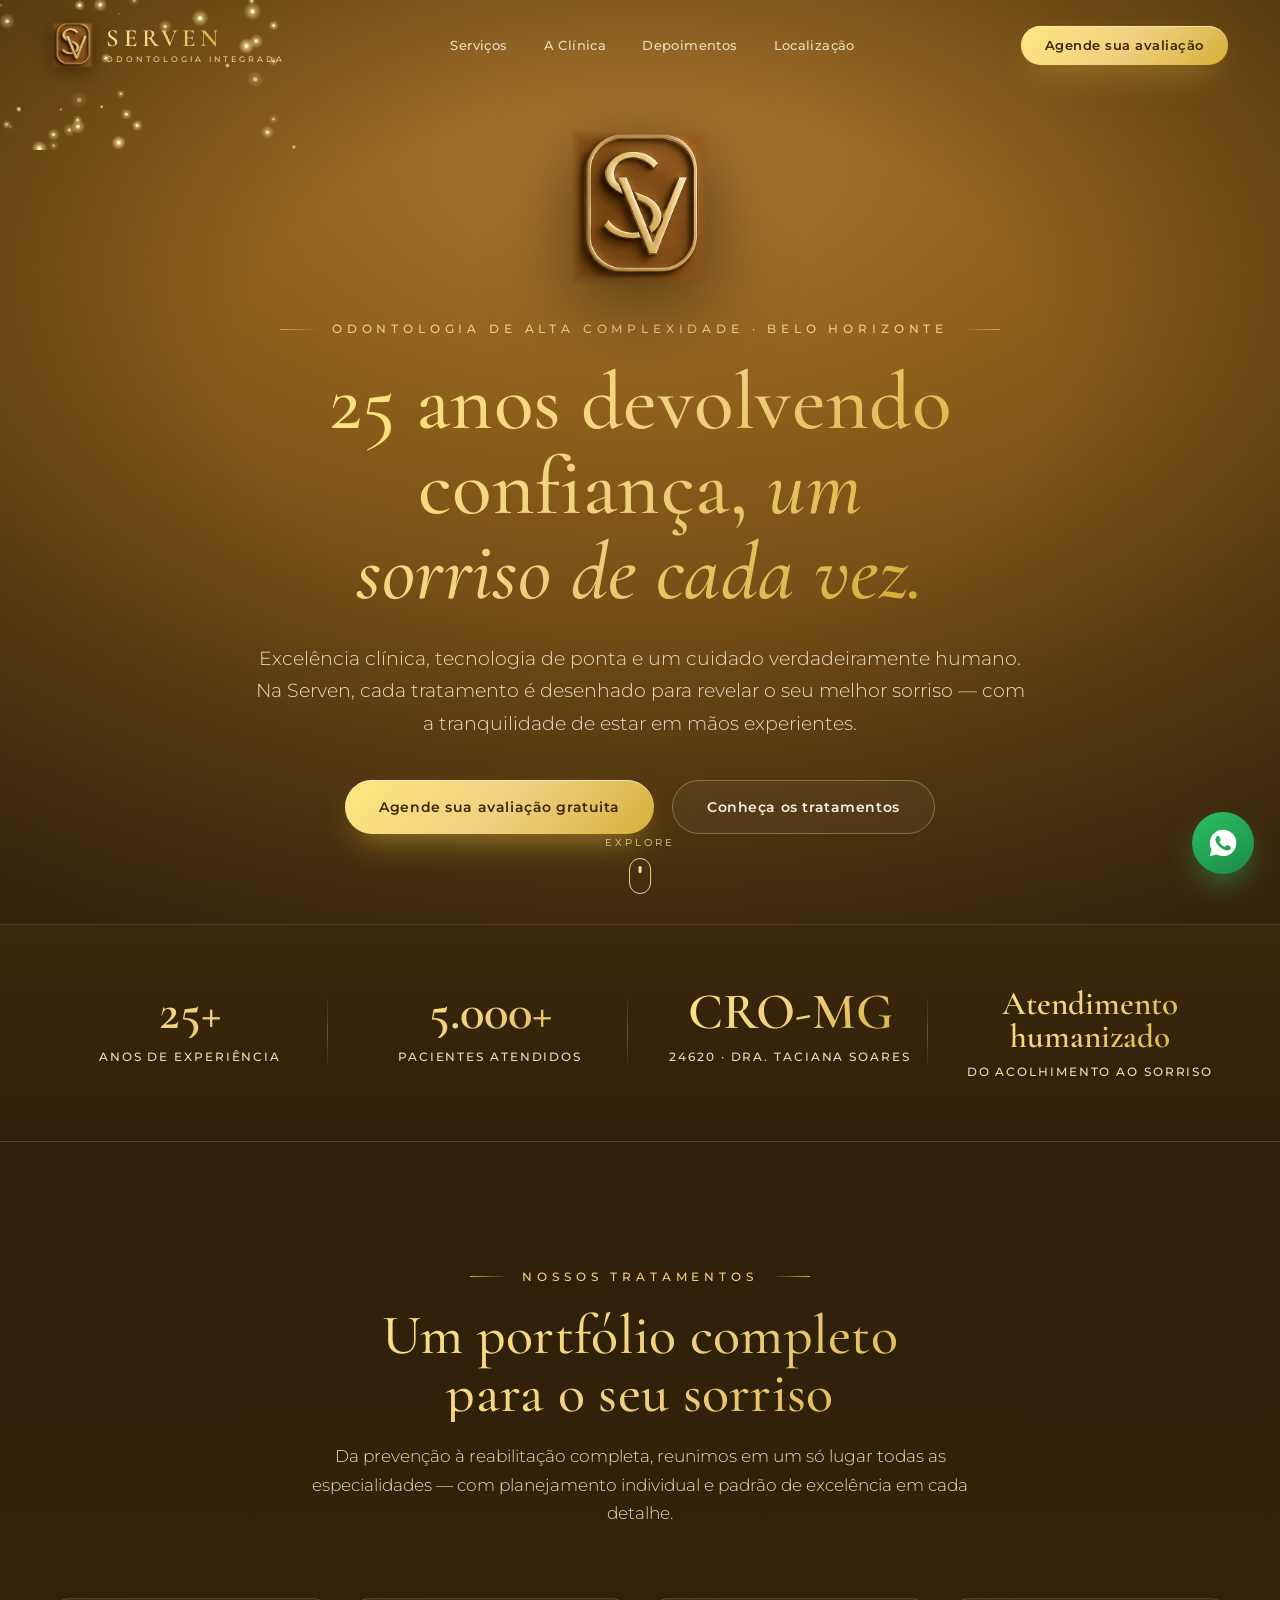
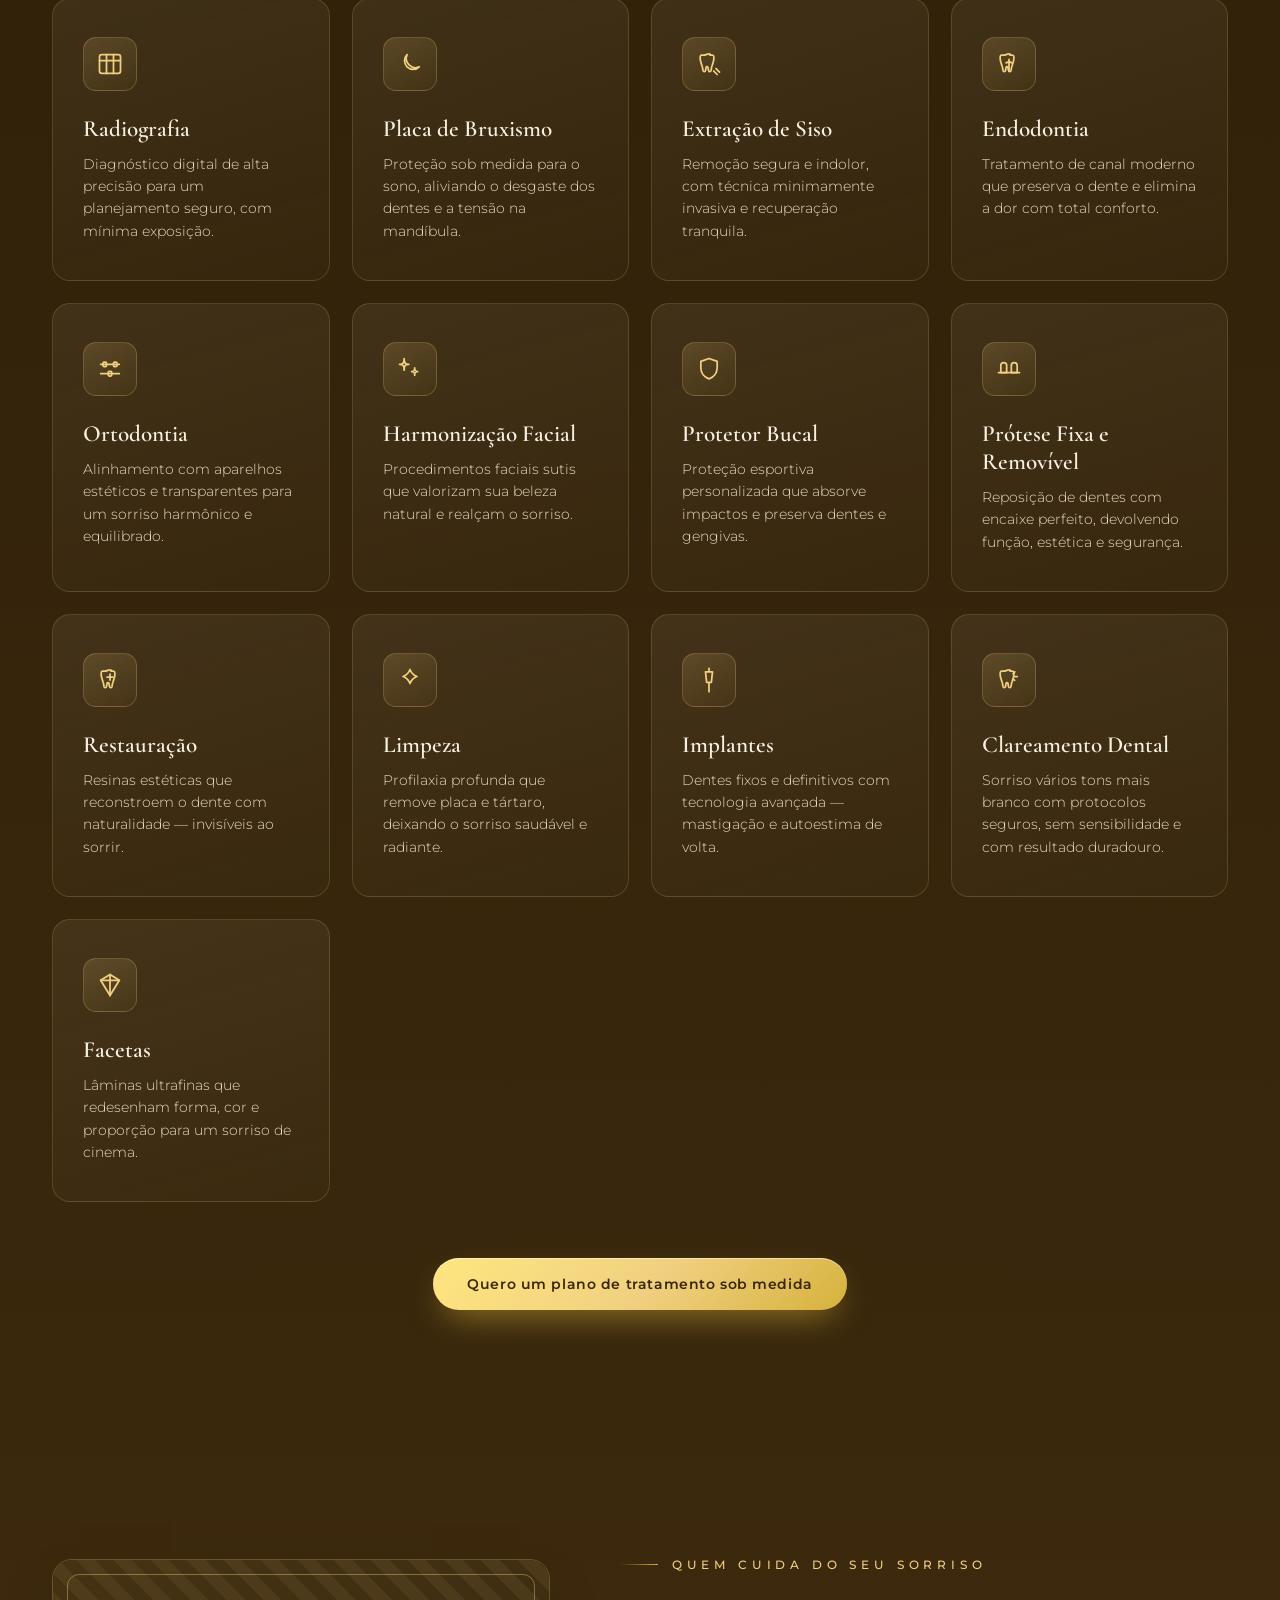
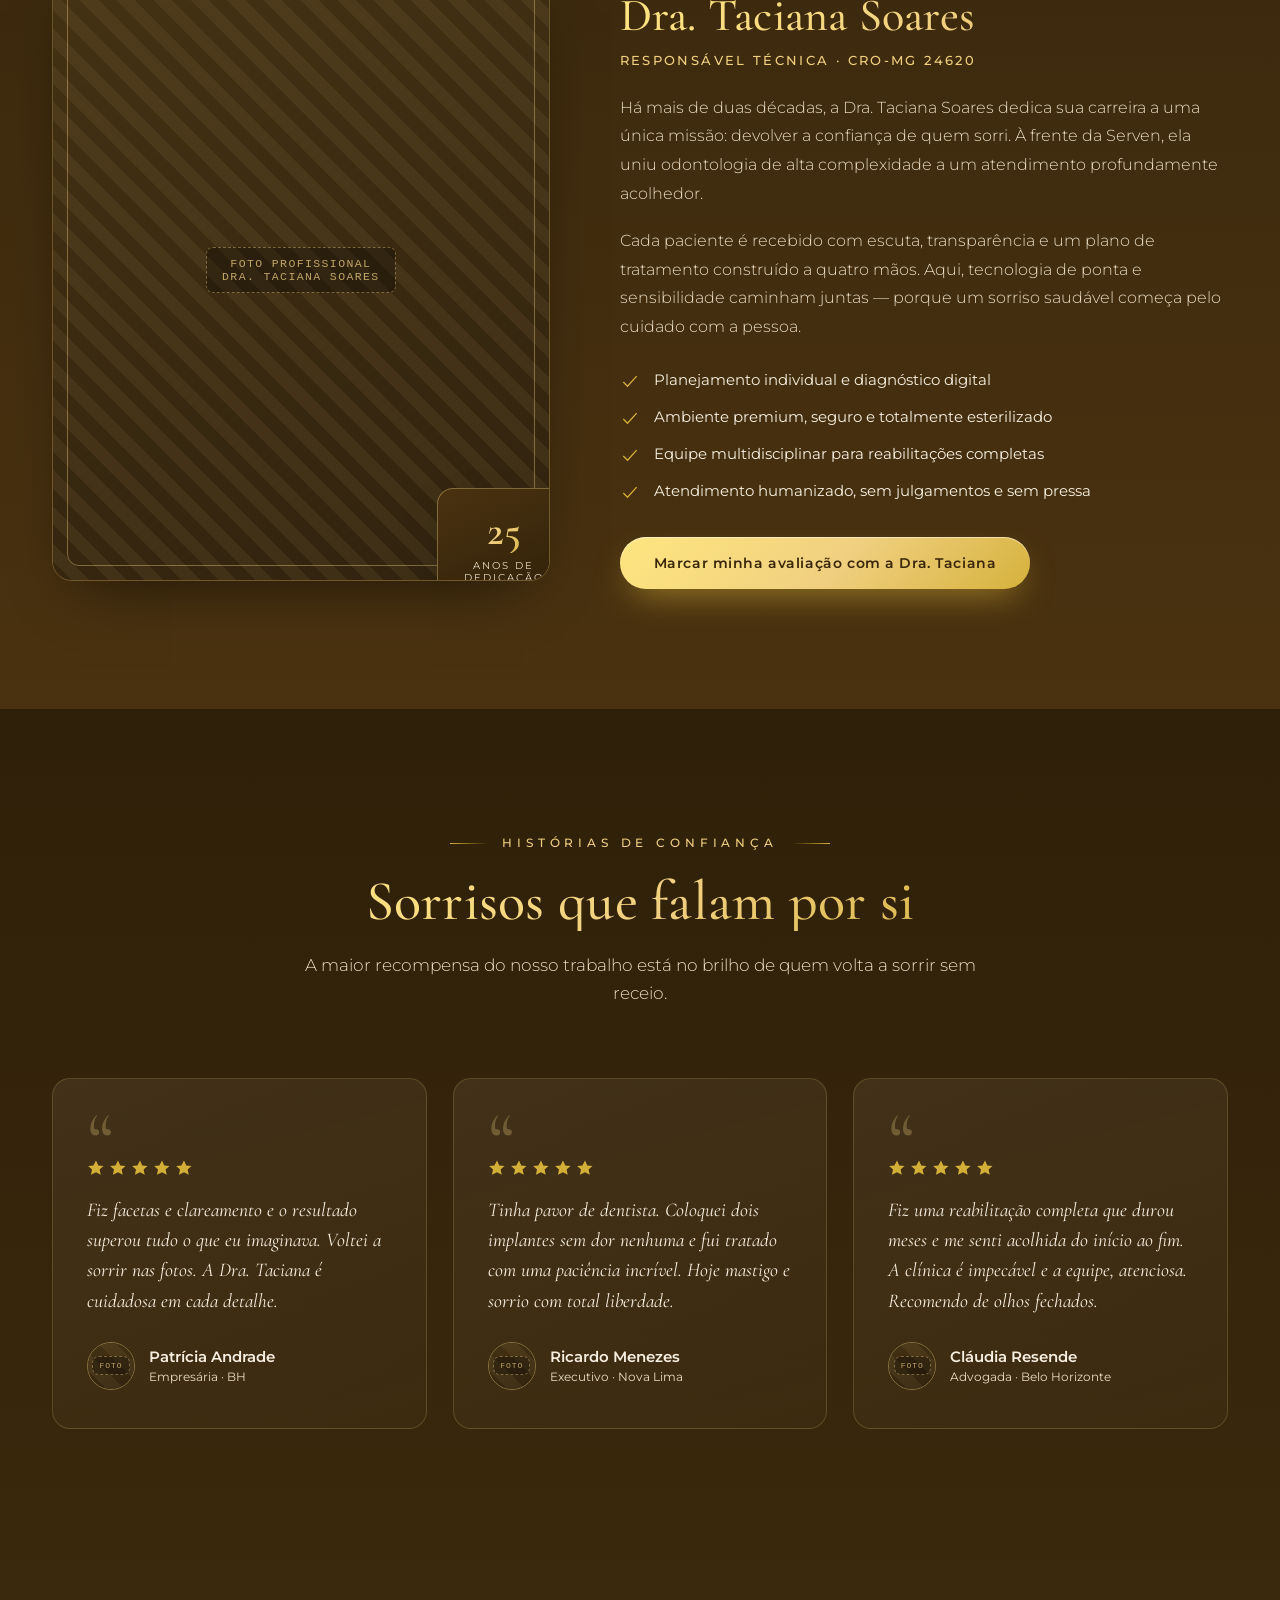
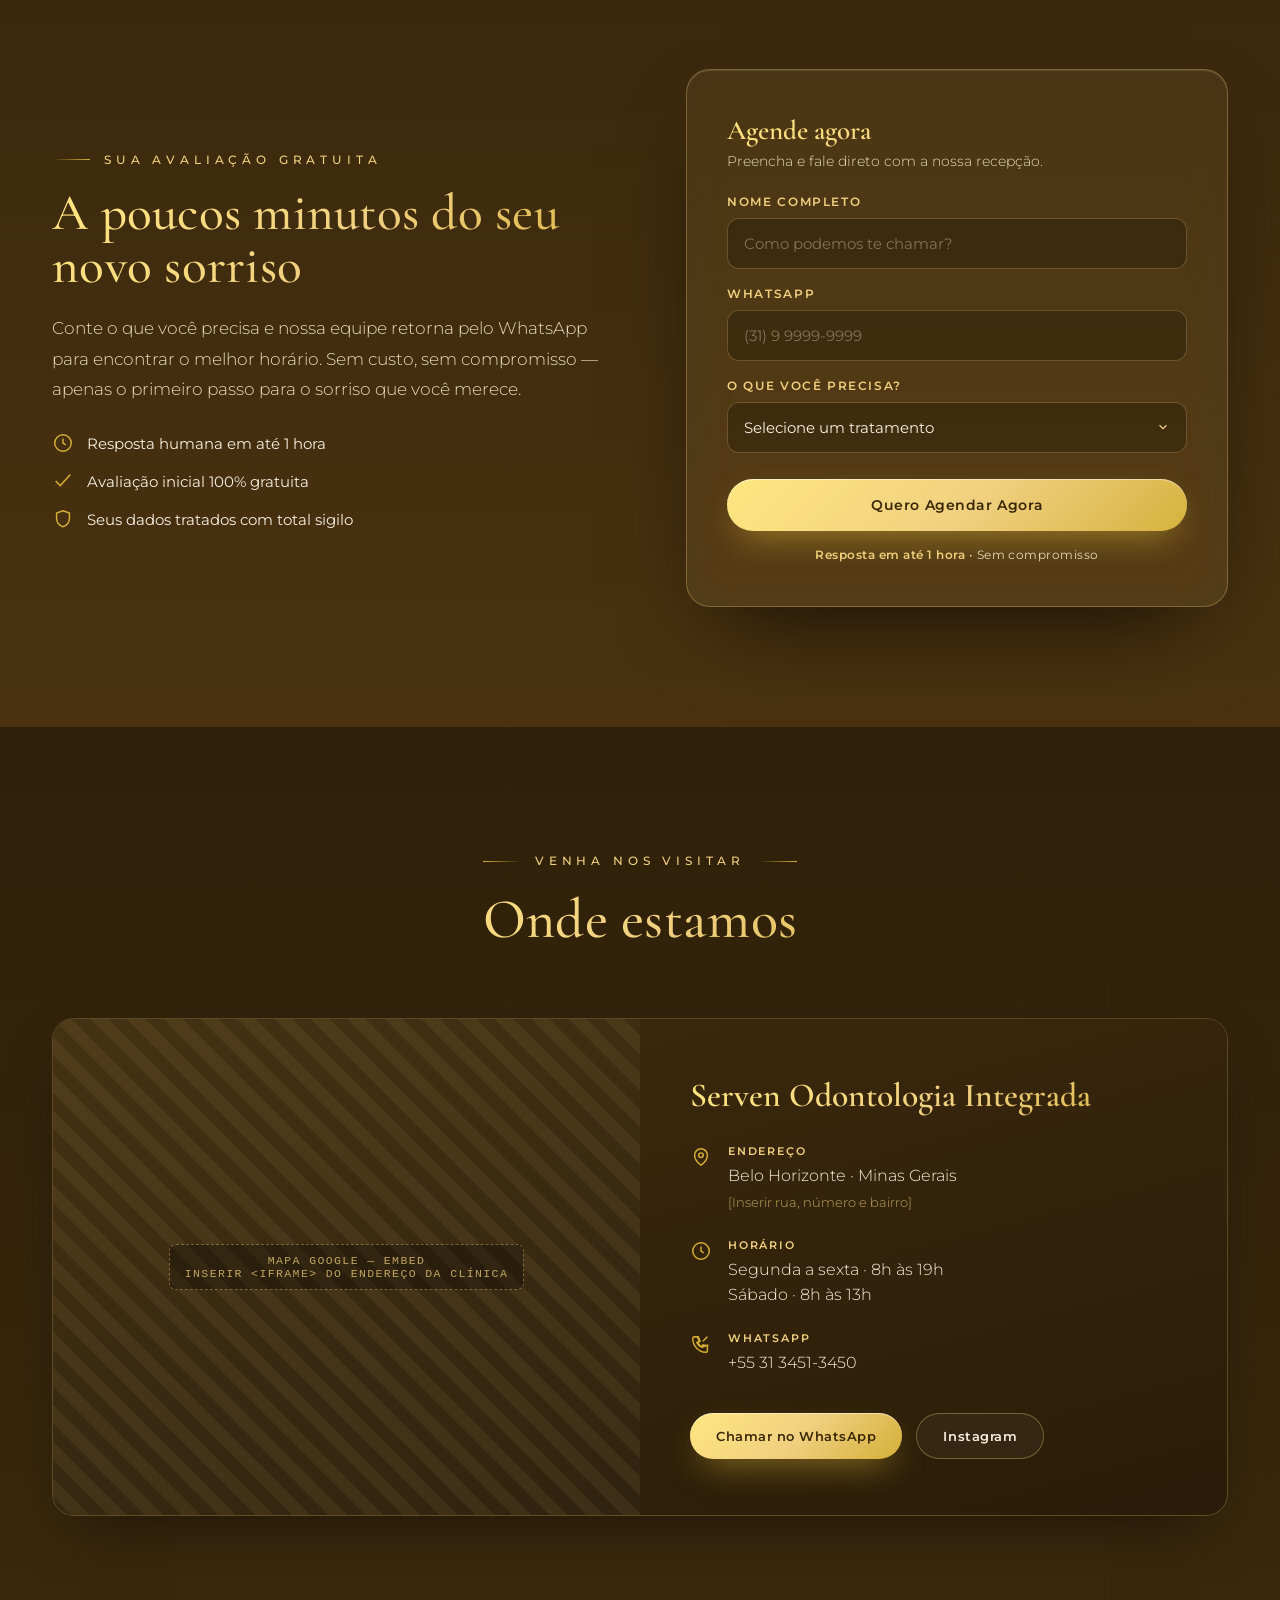
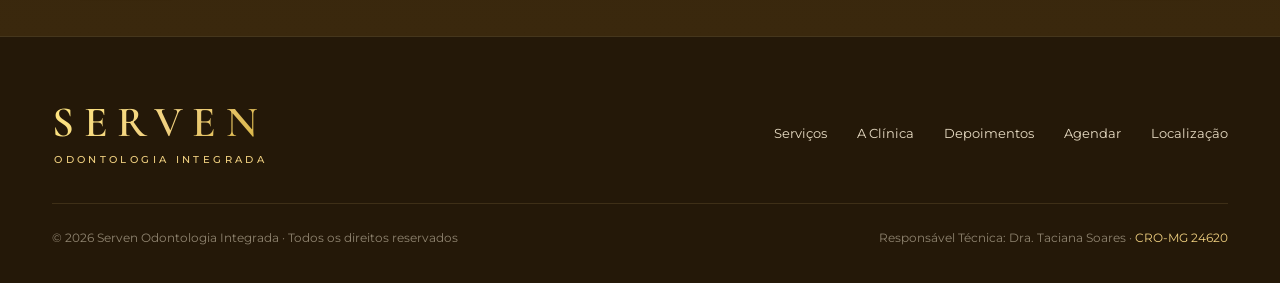
==== index.html @ 8e1d1548 "Add index.html and vercel.json for Vercel deployment" ====
<!DOCTYPE html>
<html lang="pt-BR">
<head>
<meta charset="UTF-8" />
<meta name="viewport" content="width=device-width, initial-scale=1.0" />
<title>Serven Odontologia Integrada — Sorrisos que transmitem confiança</title>
<meta name="description" content="Clínica odontológica premium em Belo Horizonte. 25 anos devolvendo confiança, um sorriso de cada vez. Implantes, facetas, clareamento, harmonização facial e reabilitação completa." />
<link rel="preconnect" href="https://fonts.googleapis.com" />
<link rel="preconnect" href="https://fonts.gstatic.com" crossorigin />
<link href="https://fonts.googleapis.com/css2?family=Cormorant+Garamond:ital,wght@0,400;0,500;0,600;0,700;1,400;1,500;1,600&family=Montserrat:wght@300;400;500;600;700&display=swap" rel="stylesheet" />
<link rel="stylesheet" href="styles.css" />
<style>
  /* placeholders for client-supplied media */
  .ph {
    background:
      repeating-linear-gradient(45deg, rgba(240,208,128,0.06) 0 13px, rgba(240,208,128,0.12) 13px 26px),
      linear-gradient(160deg, #3a280d, #241808);
    display: flex; align-items: center; justify-content: center; width: 100%; height: 100%;
  }
  .ph span {
    font-family: ui-monospace, "SFMono-Regular", Menlo, monospace;
    font-size: 0.72rem; letter-spacing: 0.12em; color: rgba(240,208,128,0.75);
    text-transform: uppercase; border: 1px dashed rgba(240,208,128,0.4);
    padding: 9px 15px; border-radius: 7px; background: rgba(0,0,0,0.28); text-align: center;
  }
  .ph.sm span { font-size: 0.5rem; padding: 4px 6px; }
</style>
</head>
<body>

<!-- ============================ NAV ============================ -->
<header class="nav" id="top">
  <div class="wrap nav-inner">
    <a class="nav-brand" href="#top" aria-label="Serven Odontologia Integrada">
      <img src="assets/monogram-sv.png" alt="Monograma Serven" />
      <span>
        <span class="bn gold-text">SERVEN</span>
        <span class="bs">ODONTOLOGIA INTEGRADA</span>
      </span>
    </a>
    <nav class="nav-links">
      <a href="#servicos">Serviços</a>
      <a href="#sobre">A Clínica</a>
      <a href="#depoimentos">Depoimentos</a>
      <a href="#localizacao">Localização</a>
    </nav>
    <a href="#agendar" class="btn btn-gold nav-cta">Agende sua avaliação</a>
    <button class="nav-toggle" aria-label="Agendar"><span></span><span></span><span></span></button>
  </div>
</header>

<!-- ============================ HERO ============================ -->
<section class="hero" data-screen-label="Hero">
  <canvas id="particles"></canvas>
  <div class="hero-content">
    <img class="hero-mono" src="assets/monogram-sv.png" alt="Monograma SV Serven" />
    <p class="eyebrow center" style="justify-content:center; margin-bottom:24px;">Odontologia de alta complexidade · Belo Horizonte</p>
    <h1 class="display gold-text shimmer">25 anos devolvendo confiança, <span class="accent">um sorriso de cada vez.</span></h1>
    <p class="hero-sub">Excelência clínica, tecnologia de ponta e um cuidado verdadeiramente humano. Na Serven, cada tratamento é desenhado para revelar o seu melhor sorriso — com a tranquilidade de estar em mãos experientes.</p>
    <div class="hero-cta-row">
      <a href="#agendar" class="btn btn-gold">Agende sua avaliação gratuita</a>
      <a href="#servicos" class="btn btn-ghost">Conheça os tratamentos</a>
    </div>
  </div>
  <div class="hero-scroll" aria-hidden="true">
    <span>Explore</span>
    <span class="mouse"></span>
  </div>
</section>

<!-- ============================ TRUST BAR ============================ -->
<section class="trust" aria-label="Indicadores de confiança">
  <div class="wrap trust-grid">
    <div class="trust-item reveal">
      <div class="trust-num gold-text"><span data-count="25" data-suffix="+">0</span></div>
      <div class="trust-label">Anos de experiência</div>
    </div>
    <div class="trust-item reveal d1">
      <div class="trust-num gold-text"><span data-count="5000" data-suffix="+">0</span></div>
      <div class="trust-label">Pacientes atendidos</div>
    </div>
    <div class="trust-item reveal d2">
      <div class="trust-num gold-text">CRO-MG</div>
      <div class="trust-label">24620 · Dra. Taciana Soares</div>
    </div>
    <div class="trust-item reveal d3">
      <div class="trust-num gold-text" style="font-size:clamp(1.5rem,2.6vw,2.1rem);">Atendimento<br />humanizado</div>
      <div class="trust-label">Do acolhimento ao sorriso</div>
    </div>
  </div>
</section>

<!-- ============================ SERVICES ============================ -->
<section class="section bg-dark" id="servicos" data-screen-label="Serviços">
  <div class="wrap">
    <div class="section-head reveal">
      <span class="eyebrow center">Nossos Tratamentos</span>
      <h2 class="display gold-text">Um portfólio completo para o seu sorriso</h2>
      <p>Da prevenção à reabilitação completa, reunimos em um só lugar todas as especialidades — com planejamento individual e padrão de excelência em cada detalhe.</p>
    </div>
    <div class="services-grid">

      <article class="svc reveal">
        <div class="svc-icon"><svg viewBox="0 0 24 24"><rect x="3" y="4" width="18" height="16" rx="2"/><path d="M3 9h18M9 4v16M15 4v16"/></svg></div>
        <h3>Radiografia</h3>
        <p>Diagnóstico digital de alta precisão para um planejamento seguro, com mínima exposição.</p>
      </article>

      <article class="svc reveal d1">
        <div class="svc-icon"><svg viewBox="0 0 24 24"><path d="M20 14.5A8 8 0 0 1 9.5 4a7 7 0 1 0 10.5 10.5Z"/></svg></div>
        <h3>Placa de Bruxismo</h3>
        <p>Proteção sob medida para o sono, aliviando o desgaste dos dentes e a tensão na mandíbula.</p>
      </article>

      <article class="svc reveal d2">
        <div class="svc-icon"><svg viewBox="0 0 24 24"><path d="M12 3.4c-2.1 0-2.7 1-4.4 1S4.4 3.7 4.4 6.8c0 2.7.9 4.5 1.6 6.7.5 1.4.7 2.9.9 4.2.3 1.3 1.8 1.2 2.1-.1l.5-2.7c.2-.9 1.4-.9 1.6 0l.5 2.7c.3 1.3 1.8 1.4 2.1.1.2-1.3.4-2.8.9-4.2.7-2.2 1.6-4 1.6-6.7 0-3.1-1.1-2.4-2.8-2.4S14.1 3.4 12 3.4Z"/><path d="M16 18l3 3M18 16l3 3" /></svg></div>
        <h3>Extração de Siso</h3>
        <p>Remoção segura e indolor, com técnica minimamente invasiva e recuperação tranquila.</p>
      </article>

      <article class="svc reveal d3">
        <div class="svc-icon"><svg viewBox="0 0 24 24"><path d="M12 3.4c-2.1 0-2.7 1-4.4 1S4.4 3.7 4.4 6.8c0 2.7.9 4.5 1.6 6.7.5 1.4.7 2.9.9 4.2.3 1.3 1.8 1.2 2.1-.1l.5-2.7c.2-.9 1.4-.9 1.6 0l.5 2.7c.3 1.3 1.8 1.4 2.1.1.2-1.3.4-2.8.9-4.2.7-2.2 1.6-4 1.6-6.7 0-3.1-1.1-2.4-2.8-2.4S14.1 3.4 12 3.4Z"/><path d="M12 8v10M9.5 11l2.5-1 2.5 1"/></svg></div>
        <h3>Endodontia</h3>
        <p>Tratamento de canal moderno que preserva o dente e elimina a dor com total conforto.</p>
      </article>

      <article class="svc reveal">
        <div class="svc-icon"><svg viewBox="0 0 24 24"><path d="M4 8h16M4 16h16"/><rect x="6" y="6" width="3" height="4" rx="1"/><rect x="15" y="6" width="3" height="4" rx="1"/><rect x="10.5" y="14" width="3" height="4" rx="1"/></svg></div>
        <h3>Ortodontia</h3>
        <p>Alinhamento com aparelhos estéticos e transparentes para um sorriso harmônico e equilibrado.</p>
      </article>

      <article class="svc reveal d1">
        <div class="svc-icon"><svg viewBox="0 0 24 24"><path d="M7 3c0 4-1 5-4 5 3 0 4 1 4 5 0-4 1-5 4-5-3 0-4-1-4-5Z"/><path d="M16 11c0 2.6-.6 3.2-2.6 3.2 2 0 2.6.6 2.6 3.2 0-2.6.6-3.2 2.6-3.2-2 0-2.6-.6-2.6-3.2Z"/></svg></div>
        <h3>Harmonização Facial</h3>
        <p>Procedimentos faciais sutis que valorizam sua beleza natural e realçam o sorriso.</p>
      </article>

      <article class="svc reveal d2">
        <div class="svc-icon"><svg viewBox="0 0 24 24"><path d="M12 3l7 2.5v5.5c0 4.5-3 8.2-7 9.5-4-1.3-7-5-7-9.5V5.5L12 3Z"/></svg></div>
        <h3>Protetor Bucal</h3>
        <p>Proteção esportiva personalizada que absorve impactos e preserva dentes e gengivas.</p>
      </article>

      <article class="svc reveal d3">
        <div class="svc-icon"><svg viewBox="0 0 24 24"><path d="M5 9c0-1.5 1-2.5 2.5-2.5S10 7.5 10 9v6H5V9Z"/><path d="M14 9c0-1.5 1-2.5 2.5-2.5S19 7.5 19 9v6h-5V9Z"/><path d="M3 15h18"/></svg></div>
        <h3>Prótese Fixa e Removível</h3>
        <p>Reposição de dentes com encaixe perfeito, devolvendo função, estética e segurança.</p>
      </article>

      <article class="svc reveal">
        <div class="svc-icon"><svg viewBox="0 0 24 24"><path d="M12 3.4c-2.1 0-2.7 1-4.4 1S4.4 3.7 4.4 6.8c0 2.7.9 4.5 1.6 6.7.5 1.4.7 2.9.9 4.2.3 1.3 1.8 1.2 2.1-.1l.5-2.7c.2-.9 1.4-.9 1.6 0l.5 2.7c.3 1.3 1.8 1.4 2.1.1.2-1.3.4-2.8.9-4.2.7-2.2 1.6-4 1.6-6.7 0-3.1-1.1-2.4-2.8-2.4S14.1 3.4 12 3.4Z"/><path d="M9.5 9.5h5M12 7v5"/></svg></div>
        <h3>Restauração</h3>
        <p>Resinas estéticas que reconstroem o dente com naturalidade — invisíveis ao sorrir.</p>
      </article>

      <article class="svc reveal d1">
        <div class="svc-icon"><svg viewBox="0 0 24 24"><path d="M12 3c1.5 4 3 5 6 6-3 1-4.5 2-6 6-1.5-4-3-5-6-6 3-1 4.5-2 6-6Z"/></svg></div>
        <h3>Limpeza</h3>
        <p>Profilaxia profunda que remove placa e tártaro, deixando o sorriso saudável e radiante.</p>
      </article>

      <article class="svc reveal d2">
        <div class="svc-icon"><svg viewBox="0 0 24 24"><path d="M12 2v3M12 14v8M9 5h6l-1 9h-4L9 5Z"/></svg></div>
        <h3>Implantes</h3>
        <p>Dentes fixos e definitivos com tecnologia avançada — mastigação e autoestima de volta.</p>
      </article>

      <article class="svc reveal d3">
        <div class="svc-icon"><svg viewBox="0 0 24 24"><path d="M12 3.4c-2.1 0-2.7 1-4.4 1S4.4 3.7 4.4 6.8c0 2.7.9 4.5 1.6 6.7.5 1.4.7 2.9.9 4.2.3 1.3 1.8 1.2 2.1-.1l.5-2.7c.2-.9 1.4-.9 1.6 0l.5 2.7c.3 1.3 1.8 1.4 2.1.1.2-1.3.4-2.8.9-4.2.7-2.2 1.6-4 1.6-6.7 0-3.1-1.1-2.4-2.8-2.4S14.1 3.4 12 3.4Z"/><path d="M15.5 6.5l1.5-1.5M17 9h2M15.5 11l1.3 1.3"/></svg></div>
        <h3>Clareamento Dental</h3>
        <p>Sorriso vários tons mais branco com protocolos seguros, sem sensibilidade e com resultado duradouro.</p>
      </article>

      <article class="svc reveal">
        <div class="svc-icon"><svg viewBox="0 0 24 24"><path d="M12 3l8 5-8 13L4 8l8-5Z"/><path d="M4 8h16M12 3v18"/></svg></div>
        <h3>Facetas</h3>
        <p>Lâminas ultrafinas que redesenham forma, cor e proporção para um sorriso de cinema.</p>
      </article>

    </div>
    <div style="text-align:center; margin-top:56px;" class="reveal">
      <a href="#agendar" class="btn btn-gold">Quero um plano de tratamento sob medida</a>
    </div>
  </div>
</section>

<!-- ============================ ABOUT ============================ -->
<section class="section bg-mid" id="sobre" data-screen-label="Sobre">
  <div class="wrap about-grid">
    <div class="about-photo reveal">
      <div class="frame-line"></div>
      <div class="ph"><span>FOTO PROFISSIONAL<br />Dra. Taciana Soares</span></div>
      <div class="about-badge">
        <div class="n gold-text">25</div>
        <div class="t">Anos de<br />dedicação</div>
      </div>
    </div>
    <div class="about-body reveal d1">
      <span class="eyebrow">Quem cuida do seu sorriso</span>
      <h2 class="display gold-text">Dra. Taciana Soares</h2>
      <div class="credential">Responsável Técnica · CRO-MG 24620</div>
      <p>Há mais de duas décadas, a Dra. Taciana Soares dedica sua carreira a uma única missão: devolver a confiança de quem sorri. À frente da Serven, ela uniu odontologia de alta complexidade a um atendimento profundamente acolhedor.</p>
      <p>Cada paciente é recebido com escuta, transparência e um plano de tratamento construído a quatro mãos. Aqui, tecnologia de ponta e sensibilidade caminham juntas — porque um sorriso saudável começa pelo cuidado com a pessoa.</p>
      <ul class="about-points">
        <li><svg viewBox="0 0 24 24"><path d="M4 12l5 5 11-12"/></svg> Planejamento individual e diagnóstico digital</li>
        <li><svg viewBox="0 0 24 24"><path d="M4 12l5 5 11-12"/></svg> Ambiente premium, seguro e totalmente esterilizado</li>
        <li><svg viewBox="0 0 24 24"><path d="M4 12l5 5 11-12"/></svg> Equipe multidisciplinar para reabilitações completas</li>
        <li><svg viewBox="0 0 24 24"><path d="M4 12l5 5 11-12"/></svg> Atendimento humanizado, sem julgamentos e sem pressa</li>
      </ul>
      <a href="#agendar" class="btn btn-gold">Marcar minha avaliação com a Dra. Taciana</a>
    </div>
  </div>
</section>

<!-- ============================ TESTIMONIALS ============================ -->
<section class="section bg-dark" id="depoimentos" data-screen-label="Depoimentos">
  <div class="wrap">
    <div class="section-head reveal">
      <span class="eyebrow center">Histórias de Confiança</span>
      <h2 class="display gold-text">Sorrisos que falam por si</h2>
      <p>A maior recompensa do nosso trabalho está no brilho de quem volta a sorrir sem receio.</p>
    </div>
    <div class="testi-grid">

      <article class="testi reveal">
        <div class="quote-mark">&ldquo;</div>
        <div class="stars" aria-label="5 estrelas">
          <svg viewBox="0 0 24 24"><path d="M12 2l3 6.5 7 .8-5.2 4.7 1.5 6.9L12 17.6 5.2 20.9l1.5-6.9L1.5 9.3l7-.8L12 2Z"/></svg>
          <svg viewBox="0 0 24 24"><path d="M12 2l3 6.5 7 .8-5.2 4.7 1.5 6.9L12 17.6 5.2 20.9l1.5-6.9L1.5 9.3l7-.8L12 2Z"/></svg>
          <svg viewBox="0 0 24 24"><path d="M12 2l3 6.5 7 .8-5.2 4.7 1.5 6.9L12 17.6 5.2 20.9l1.5-6.9L1.5 9.3l7-.8L12 2Z"/></svg>
          <svg viewBox="0 0 24 24"><path d="M12 2l3 6.5 7 .8-5.2 4.7 1.5 6.9L12 17.6 5.2 20.9l1.5-6.9L1.5 9.3l7-.8L12 2Z"/></svg>
          <svg viewBox="0 0 24 24"><path d="M12 2l3 6.5 7 .8-5.2 4.7 1.5 6.9L12 17.6 5.2 20.9l1.5-6.9L1.5 9.3l7-.8L12 2Z"/></svg>
        </div>
        <p>Fiz facetas e clareamento e o resultado superou tudo o que eu imaginava. Voltei a sorrir nas fotos. A Dra. Taciana é cuidadosa em cada detalhe.</p>
        <div class="who">
          <div class="avatar"><div class="ph sm"><span>FOTO</span></div></div>
          <div><div class="name">Patrícia Andrade</div><div class="role">Empresária · BH</div></div>
        </div>
      </article>

      <article class="testi reveal d1">
        <div class="quote-mark">&ldquo;</div>
        <div class="stars" aria-label="5 estrelas">
          <svg viewBox="0 0 24 24"><path d="M12 2l3 6.5 7 .8-5.2 4.7 1.5 6.9L12 17.6 5.2 20.9l1.5-6.9L1.5 9.3l7-.8L12 2Z"/></svg>
          <svg viewBox="0 0 24 24"><path d="M12 2l3 6.5 7 .8-5.2 4.7 1.5 6.9L12 17.6 5.2 20.9l1.5-6.9L1.5 9.3l7-.8L12 2Z"/></svg>
          <svg viewBox="0 0 24 24"><path d="M12 2l3 6.5 7 .8-5.2 4.7 1.5 6.9L12 17.6 5.2 20.9l1.5-6.9L1.5 9.3l7-.8L12 2Z"/></svg>
          <svg viewBox="0 0 24 24"><path d="M12 2l3 6.5 7 .8-5.2 4.7 1.5 6.9L12 17.6 5.2 20.9l1.5-6.9L1.5 9.3l7-.8L12 2Z"/></svg>
          <svg viewBox="0 0 24 24"><path d="M12 2l3 6.5 7 .8-5.2 4.7 1.5 6.9L12 17.6 5.2 20.9l1.5-6.9L1.5 9.3l7-.8L12 2Z"/></svg>
        </div>
        <p>Tinha pavor de dentista. Coloquei dois implantes sem dor nenhuma e fui tratado com uma paciência incrível. Hoje mastigo e sorrio com total liberdade.</p>
        <div class="who">
          <div class="avatar"><div class="ph sm"><span>FOTO</span></div></div>
          <div><div class="name">Ricardo Menezes</div><div class="role">Executivo · Nova Lima</div></div>
        </div>
      </article>

      <article class="testi reveal d2">
        <div class="quote-mark">&ldquo;</div>
        <div class="stars" aria-label="5 estrelas">
          <svg viewBox="0 0 24 24"><path d="M12 2l3 6.5 7 .8-5.2 4.7 1.5 6.9L12 17.6 5.2 20.9l1.5-6.9L1.5 9.3l7-.8L12 2Z"/></svg>
          <svg viewBox="0 0 24 24"><path d="M12 2l3 6.5 7 .8-5.2 4.7 1.5 6.9L12 17.6 5.2 20.9l1.5-6.9L1.5 9.3l7-.8L12 2Z"/></svg>
          <svg viewBox="0 0 24 24"><path d="M12 2l3 6.5 7 .8-5.2 4.7 1.5 6.9L12 17.6 5.2 20.9l1.5-6.9L1.5 9.3l7-.8L12 2Z"/></svg>
          <svg viewBox="0 0 24 24"><path d="M12 2l3 6.5 7 .8-5.2 4.7 1.5 6.9L12 17.6 5.2 20.9l1.5-6.9L1.5 9.3l7-.8L12 2Z"/></svg>
          <svg viewBox="0 0 24 24"><path d="M12 2l3 6.5 7 .8-5.2 4.7 1.5 6.9L12 17.6 5.2 20.9l1.5-6.9L1.5 9.3l7-.8L12 2Z"/></svg>
        </div>
        <p>Fiz uma reabilitação completa que durou meses e me senti acolhida do início ao fim. A clínica é impecável e a equipe, atenciosa. Recomendo de olhos fechados.</p>
        <div class="who">
          <div class="avatar"><div class="ph sm"><span>FOTO</span></div></div>
          <div><div class="name">Cláudia Resende</div><div class="role">Advogada · Belo Horizonte</div></div>
        </div>
      </article>

    </div>
  </div>
</section>

<!-- ============================ BOOKING ============================ -->
<section class="section bg-mid booking" id="agendar" data-screen-label="Agendar">
  <div class="wrap booking-grid">
    <div class="booking-copy reveal">
      <span class="eyebrow">Sua avaliação gratuita</span>
      <h2 class="display gold-text">A poucos minutos do seu novo sorriso</h2>
      <p>Conte o que você precisa e nossa equipe retorna pelo WhatsApp para encontrar o melhor horário. Sem custo, sem compromisso — apenas o primeiro passo para o sorriso que você merece.</p>
      <ul class="booking-assure">
        <li><svg viewBox="0 0 24 24"><circle cx="12" cy="12" r="9"/><path d="M12 7v5l3 2"/></svg> Resposta humana em até 1 hora</li>
        <li><svg viewBox="0 0 24 24"><path d="M4 12l5 5 11-12"/></svg> Avaliação inicial 100% gratuita</li>
        <li><svg viewBox="0 0 24 24"><path d="M12 3l7 2.5v5.5c0 4.5-3 8.2-7 9.5-4-1.3-7-5-7-9.5V5.5L12 3Z"/></svg> Seus dados tratados com total sigilo</li>
      </ul>
    </div>

    <form class="form-card reveal d1" id="booking-form" novalidate>
      <h3 class="gold-text">Agende agora</h3>
      <p class="fsub">Preencha e fale direto com a nossa recepção.</p>
      <div class="field">
        <label for="f-nome">Nome completo</label>
        <input type="text" id="f-nome" name="nome" placeholder="Como podemos te chamar?" autocomplete="name" />
      </div>
      <div class="field">
        <label for="f-fone">WhatsApp</label>
        <input type="tel" id="f-fone" name="fone" placeholder="(31) 9 9999-9999" autocomplete="tel" />
      </div>
      <div class="field">
        <label for="f-trat">O que você precisa?</label>
        <select id="f-trat" name="tratamento">
          <option value="">Selecione um tratamento</option>
          <option>Implantes</option>
          <option>Facetas</option>
          <option>Clareamento Dental</option>
          <option>Ortodontia</option>
          <option>Harmonização Facial</option>
          <option>Prótese Fixa e Removível</option>
          <option>Endodontia (Canal)</option>
          <option>Restauração</option>
          <option>Limpeza / Profilaxia</option>
          <option>Extração de Siso</option>
          <option>Reabilitação completa</option>
          <option>Ainda não sei — quero avaliar</option>
        </select>
      </div>
      <button type="submit" class="btn btn-gold">Quero Agendar Agora</button>
      <p class="form-micro"><b>Resposta em até 1 hora</b> • Sem compromisso</p>
    </form>
  </div>
</section>

<!-- ============================ LOCATION ============================ -->
<section class="section bg-dark" id="localizacao" data-screen-label="Localização">
  <div class="wrap">
    <div class="section-head reveal">
      <span class="eyebrow center">Venha nos visitar</span>
      <h2 class="display gold-text">Onde estamos</h2>
    </div>
    <div class="loc-grid reveal d1">
      <div class="loc-map">
        <div class="ph"><span>MAPA GOOGLE — EMBED<br />Inserir &lt;iframe&gt; do endereço da clínica</span></div>
      </div>
      <div class="loc-info">
        <h3 class="gold-text">Serven Odontologia Integrada</h3>
        <div class="loc-row">
          <svg viewBox="0 0 24 24"><path d="M12 21s-7-5.5-7-11a7 7 0 0 1 14 0c0 5.5-7 11-7 11Z"/><circle cx="12" cy="10" r="2.5"/></svg>
          <div><div class="lr-t">Endereço</div><div class="lr-v">Belo Horizonte · Minas Gerais<br /><span style="color:rgba(240,208,128,0.75);font-size:0.82rem;">[Inserir rua, número e bairro]</span></div></div>
        </div>
        <div class="loc-row">
          <svg viewBox="0 0 24 24"><circle cx="12" cy="12" r="9"/><path d="M12 7v5l3 2"/></svg>
          <div><div class="lr-t">Horário</div><div class="lr-v">Segunda a sexta · 8h às 19h<br />Sábado · 8h às 13h</div></div>
        </div>
        <div class="loc-row">
          <svg viewBox="0 0 24 24"><path d="M5 4h4l2 5-2.5 1.5a11 11 0 0 0 5 5L20 13l-1 0 0 0M14 9l5-5"/><path d="M4 4l4 0 2 5-2.5 1.5a11 11 0 0 0 5 5L14 13l5 1 0 5a2 2 0 0 1-2 2A15 15 0 0 1 3 6a2 2 0 0 1 2-2Z"/></svg>
          <div><div class="lr-t">WhatsApp</div><div class="lr-v">+55 31 3451-3450</div></div>
        </div>
        <div class="loc-btns">
          <a href="#" class="btn btn-gold" data-wa="agendar minha avaliação gratuita na Serven">Chamar no WhatsApp</a>
          <a href="https://instagram.com" target="_blank" rel="noopener" class="btn btn-ghost">Instagram</a>
        </div>
      </div>
    </div>
  </div>
</section>

<!-- ============================ FOOTER ============================ -->
<footer class="footer">
  <div class="wrap">
    <div class="footer-top">
      <div class="footer-brand">
        <span class="footer-word">
          <span class="fw-name gold-text">SERVEN</span>
          <span class="fw-tag">ODONTOLOGIA INTEGRADA</span>
        </span>
      </div>
      <nav class="footer-nav">
        <a href="#servicos">Serviços</a>
        <a href="#sobre">A Clínica</a>
        <a href="#depoimentos">Depoimentos</a>
        <a href="#agendar">Agendar</a>
        <a href="#localizacao">Localização</a>
      </nav>
    </div>
    <div class="footer-bottom">
      <span>© 2026 Serven Odontologia Integrada · Todos os direitos reservados</span>
      <span>Responsável Técnica: Dra. Taciana Soares · <a href="#">CRO-MG 24620</a></span>
    </div>
  </div>
</footer>

<!-- floating whatsapp -->
<a class="fab" href="#" data-wa="agendar minha avaliação gratuita na Serven" aria-label="Falar no WhatsApp">
  <svg viewBox="0 0 24 24"><path d="M12.04 2C6.58 2 2.13 6.45 2.13 11.91c0 1.75.46 3.46 1.32 4.96L2 22l5.25-1.38a9.9 9.9 0 0 0 4.79 1.22h.01c5.46 0 9.91-4.45 9.91-9.91 0-2.65-1.03-5.14-2.9-7.01A9.82 9.82 0 0 0 12.04 2Zm5.8 14.16c-.25.7-1.44 1.33-1.99 1.36-.53.05-1.02.24-3.43-.72-2.89-1.14-4.74-4.07-4.88-4.26-.14-.19-1.17-1.56-1.17-2.97 0-1.41.74-2.1 1-2.39.25-.29.55-.36.73-.36.18 0 .37 0 .53.01.17.01.4-.06.62.48.25.59.85 2.04.92 2.19.07.14.12.31.02.5-.09.19-.14.31-.27.48-.14.16-.29.36-.41.48-.14.14-.28.29-.12.57.16.28.71 1.17 1.53 1.9 1.05.93 1.94 1.22 2.22 1.36.28.14.44.12.6-.07.18-.21.7-.81.89-1.09.18-.28.37-.23.62-.14.25.09 1.6.75 1.87.89.28.14.46.21.53.32.07.12.07.7-.18 1.39Z"/></svg>
</a>

<script src="script.js"></script>
</body>
</html>
---- styles.css ----
/* ============================================================
   SERVEN ODONTOLOGIA INTEGRADA — luxury landing system
   ============================================================ */

:root {
  /* Brown base */
  --brown-900: #4a3210;
  --brown-800: #5d3f13;
  --brown-700: #71501a;
  --brown-600: #8B5E1A;
  --brown-500: #A0722A;
  --brown-400: #b6873a;

  /* Gold */
  --gold-deep: #B8902F;
  --gold: #D4AF37;
  --gold-soft: #F0D080;
  --gold-bright: #FFE680;

  /* Ink / paper */
  --cream: #f7efe0;
  --cream-dim: #e8dcc4;

  --gold-gradient: linear-gradient(135deg, #FFE680 0%, #F0D080 28%, #D4AF37 55%, #B8902F 80%, #F0D080 100%);
  --gold-line: linear-gradient(90deg, transparent, var(--gold) 35%, var(--gold-bright) 50%, var(--gold) 65%, transparent);

  --ff-display: "Cormorant Garamond", Georgia, serif;
  --ff-body: "Montserrat", "Helvetica Neue", Arial, sans-serif;

  --shadow-card: 0 24px 60px -28px rgba(0,0,0,0.65);
  --maxw: 1240px;
}

* { box-sizing: border-box; margin: 0; padding: 0; }

html { scroll-behavior: smooth; }

body {
  font-family: var(--ff-body);
  color: var(--cream);
  background: var(--brown-800);
  -webkit-font-smoothing: antialiased;
  text-rendering: optimizeLegibility;
  overflow-x: hidden;
}

img { display: block; max-width: 100%; }

.wrap { width: 100%; max-width: var(--maxw); margin: 0 auto; padding: 0 32px; }

/* ---------- shared type ---------- */
.eyebrow {
  font-family: var(--ff-body);
  font-weight: 500;
  letter-spacing: 0.42em;
  text-transform: uppercase;
  font-size: 0.72rem;
  color: var(--gold-soft);
  display: inline-flex;
  align-items: center;
  gap: 14px;
}
.eyebrow::before, .eyebrow.center::after {
  content: "";
  width: 38px; height: 1px;
  background: linear-gradient(90deg, transparent, var(--gold));
}
.eyebrow.center::before { background: linear-gradient(90deg, var(--gold), transparent); }

.display {
  font-family: var(--ff-display);
  font-weight: 500;
  line-height: 1.04;
  letter-spacing: 0.005em;
}

.gold-text {
  background: var(--gold-gradient);
  background-size: 200% auto;
  -webkit-background-clip: text;
  background-clip: text;
  -webkit-text-fill-color: transparent;
  color: transparent;
}

.shimmer {
  animation: shimmerMove 6s linear infinite;
}
@keyframes shimmerMove {
  to { background-position: 200% center; }
}

/* ---------- buttons ---------- */
.btn {
  --pad-y: 17px;
  font-family: var(--ff-body);
  font-weight: 600;
  font-size: 0.9rem;
  letter-spacing: 0.04em;
  border: none;
  cursor: pointer;
  display: inline-flex;
  align-items: center;
  justify-content: center;
  gap: 11px;
  padding: var(--pad-y) 34px;
  border-radius: 100px;
  text-decoration: none;
  transition: transform .35s cubic-bezier(.2,.8,.2,1), box-shadow .35s, filter .35s;
  position: relative;
  overflow: hidden;
}
.btn-gold {
  background: var(--gold-gradient);
  background-size: 200% auto;
  color: #3a2708;
  box-shadow: 0 14px 34px -12px rgba(212,175,55,0.7), inset 0 1px 0 rgba(255,255,255,0.5);
}
.btn-gold::after {
  content: "";
  position: absolute; inset: 0;
  background: linear-gradient(115deg, transparent 30%, rgba(255,255,255,0.55) 48%, transparent 62%);
  transform: translateX(-130%);
  transition: transform .8s cubic-bezier(.2,.8,.2,1);
}
.btn-gold:hover { transform: translateY(-3px); box-shadow: 0 22px 46px -14px rgba(212,175,55,0.85), inset 0 1px 0 rgba(255,255,255,0.6); }
.btn-gold:hover::after { transform: translateX(130%); }

.btn-ghost {
  background: rgba(255,255,255,0.04);
  color: var(--cream);
  border: 1px solid rgba(240,208,128,0.35);
  backdrop-filter: blur(6px);
}
.btn-ghost:hover { border-color: var(--gold-soft); background: rgba(240,208,128,0.1); transform: translateY(-2px); }

/* ============================================================
   NAV
   ============================================================ */
.nav {
  position: fixed; top: 0; left: 0; right: 0; z-index: 100;
  transition: background .4s, box-shadow .4s, padding .4s;
  padding: 22px 0;
}
.nav.scrolled {
  background: rgba(48,33,12,0.82);
  backdrop-filter: blur(16px) saturate(1.2);
  box-shadow: 0 1px 0 rgba(240,208,128,0.14), 0 18px 40px -30px #000;
  padding: 13px 0;
}
.nav-inner { display: flex; align-items: center; justify-content: space-between; }
.nav-brand { display: flex; align-items: center; gap: 13px; text-decoration: none; }
.nav-brand img { height: 46px; width: auto; transition: height .4s; filter: drop-shadow(0 4px 10px rgba(0,0,0,0.4)); }
.nav.scrolled .nav-brand img { height: 40px; }
.nav-brand .bn { font-family: var(--ff-display); font-size: 1.55rem; font-weight: 600; letter-spacing: 0.18em; line-height: 1; }
.nav-brand .bs { display:block; font-size: 0.5rem; letter-spacing: 0.36em; color: var(--gold-soft); font-weight: 500; margin-top: 4px; }
.nav-links { display: flex; align-items: center; gap: 36px; }
.nav-links a {
  color: var(--cream-dim); text-decoration: none; font-size: 0.82rem; font-weight: 500;
  letter-spacing: 0.03em; position: relative; transition: color .3s;
}
.nav-links a::after {
  content: ""; position: absolute; left: 0; bottom: -7px; height: 1px; width: 0;
  background: var(--gold); transition: width .35s;
}
.nav-links a:hover { color: var(--gold-bright); }
.nav-links a:hover::after { width: 100%; }
.nav-cta { padding: 12px 24px; font-size: 0.8rem; }
.nav-toggle { display: none; background: none; border: none; cursor: pointer; flex-direction: column; gap: 5px; }
.nav-toggle span { width: 26px; height: 2px; background: var(--gold-soft); transition: .3s; }

/* ============================================================
   HERO
   ============================================================ */
.hero {
  position: relative;
  min-height: 100svh;
  display: flex;
  align-items: center;
  justify-content: center;
  text-align: center;
  overflow: hidden;
  background:
    radial-gradient(120% 90% at 50% 18%, #a9762f 0%, #8B5E1A 32%, #6b4715 64%, #4a3210 100%);
}
.hero::before {
  /* subtle vignette + grain feel */
  content: ""; position: absolute; inset: 0;
  background: radial-gradient(80% 70% at 50% 40%, transparent 40%, rgba(36,24,8,0.55) 100%);
  pointer-events: none;
}
#particles { position: absolute; inset: 0; z-index: 1; }
.hero-content { position: relative; z-index: 3; padding: 130px 24px 90px; max-width: 1000px; }
.hero-mono {
  width: 138px; margin: 0 auto 30px;
  filter: drop-shadow(0 18px 40px rgba(0,0,0,0.5));
  animation: floaty 7s ease-in-out infinite;
}
@keyframes floaty { 0%,100%{ transform: translateY(0);} 50%{ transform: translateY(-12px);} }

.hero h1 {
  font-size: clamp(2.6rem, 6.4vw, 5.4rem);
  margin: 0 auto 26px;
  max-width: 16ch;
  text-wrap: balance;
}
.hero h1 .accent { font-style: italic; }
.hero-sub {
  font-size: clamp(1rem, 1.5vw, 1.2rem);
  font-weight: 300;
  line-height: 1.7;
  color: var(--cream-dim);
  max-width: 60ch;
  margin: 0 auto 40px;
}
.hero-cta-row { display: flex; gap: 18px; justify-content: center; flex-wrap: wrap; }
.hero-scroll {
  position: absolute; bottom: 30px; left: 50%; transform: translateX(-50%);
  z-index: 3; color: var(--gold-soft); font-size: 0.62rem; letter-spacing: 0.3em;
  text-transform: uppercase; display: flex; flex-direction: column; align-items: center; gap: 10px;
}
.hero-scroll .mouse {
  width: 22px; height: 36px; border: 1px solid var(--gold-soft); border-radius: 12px;
  position: relative;
}
.hero-scroll .mouse::after {
  content: ""; position: absolute; top: 7px; left: 50%; transform: translateX(-50%);
  width: 3px; height: 7px; border-radius: 2px; background: var(--gold-bright);
  animation: scrolldot 1.8s ease-in-out infinite;
}
@keyframes scrolldot { 0%{ opacity: 0; transform: translate(-50%, 0);} 40%{opacity:1;} 80%{ opacity: 0; transform: translate(-50%, 12px);} }

/* ============================================================
   TRUST BAR
   ============================================================ */
.trust {
  background: linear-gradient(180deg, #3c280c, #2f2009);
  border-top: 1px solid rgba(240,208,128,0.16);
  border-bottom: 1px solid rgba(240,208,128,0.16);
  padding: 56px 0;
}
.trust-grid { display: grid; grid-template-columns: repeat(4, 1fr); gap: 24px; }
.trust-item { text-align: center; position: relative; padding: 6px 14px; }
.trust-item:not(:last-child)::after {
  content: ""; position: absolute; right: 0; top: 14%; height: 72%; width: 1px;
  background: linear-gradient(180deg, transparent, rgba(240,208,128,0.3), transparent);
}
.trust-num { font-family: var(--ff-display); font-weight: 600; font-size: clamp(2.4rem, 4vw, 3.4rem); line-height: 1; }
.trust-label { font-size: 0.74rem; letter-spacing: 0.16em; text-transform: uppercase; color: var(--cream-dim); margin-top: 12px; font-weight: 500; }

/* ============================================================
   SECTION SHELL
   ============================================================ */
section { position: relative; }
.section { padding: 120px 0; }
.section-head { text-align: center; max-width: 720px; margin: 0 auto 70px; }
.section-head h2 { font-size: clamp(2.1rem, 4.4vw, 3.5rem); margin: 22px 0 20px; text-wrap: balance; }
.section-head p { color: var(--cream-dim); font-weight: 300; font-size: 1.05rem; line-height: 1.7; }

.bg-dark { background: linear-gradient(180deg, #2f2009 0%, #3a280d 100%); }
.bg-mid { background: linear-gradient(180deg, #3a280d 0%, #4a3210 100%); }

/* ============================================================
   SERVICES
   ============================================================ */
.services-grid {
  display: grid;
  grid-template-columns: repeat(auto-fill, minmax(255px, 1fr));
  gap: 22px;
}
.svc {
  position: relative;
  padding: 38px 30px;
  border-radius: 18px;
  background: linear-gradient(165deg, rgba(255,240,210,0.07), rgba(255,240,210,0.015));
  border: 1px solid rgba(240,208,128,0.16);
  overflow: hidden;
  transition: transform .45s cubic-bezier(.2,.8,.2,1), border-color .45s, box-shadow .45s;
}
.svc::before {
  content: ""; position: absolute; inset: 0;
  background: radial-gradient(120% 90% at 50% -10%, rgba(240,208,128,0.18), transparent 60%);
  opacity: 0; transition: opacity .45s;
}
.svc::after {
  /* shimmering top edge */
  content: ""; position: absolute; top: 0; left: 0; right: 0; height: 1px;
  background: var(--gold-line); opacity: 0; transition: opacity .45s;
}
.svc:hover {
  transform: translateY(-8px);
  border-color: rgba(240,208,128,0.5);
  box-shadow: 0 30px 60px -30px rgba(0,0,0,0.7), 0 0 40px -16px rgba(212,175,55,0.35);
}
.svc:hover::before, .svc:hover::after { opacity: 1; }
.svc-icon {
  width: 54px; height: 54px; margin-bottom: 24px;
  display: flex; align-items: center; justify-content: center;
  border-radius: 13px;
  background: linear-gradient(150deg, rgba(240,208,128,0.16), rgba(212,175,55,0.04));
  border: 1px solid rgba(240,208,128,0.22);
  position: relative; z-index: 1;
}
.svc-icon svg { width: 28px; height: 28px; stroke: var(--gold-soft); fill: none; stroke-width: 1.5; stroke-linecap: round; stroke-linejoin: round; }
.svc h3 { font-family: var(--ff-display); font-weight: 600; font-size: 1.45rem; margin-bottom: 10px; position: relative; z-index: 1; color: var(--cream); }
.svc p { font-size: 0.86rem; line-height: 1.62; color: var(--cream-dim); font-weight: 300; position: relative; z-index: 1; }

/* ============================================================
   ABOUT
   ============================================================ */
.about-grid { display: grid; grid-template-columns: 0.9fr 1.1fr; gap: 70px; align-items: center; }
.about-photo {
  position: relative; border-radius: 20px; overflow: hidden;
  aspect-ratio: 4/5; border: 1px solid rgba(240,208,128,0.25);
  box-shadow: var(--shadow-card);
}
.about-photo .frame-line { position: absolute; inset: 14px; border: 1px solid rgba(240,208,128,0.4); border-radius: 12px; pointer-events: none; z-index: 2; }
.about-badge {
  position: absolute; bottom: -26px; right: -22px; z-index: 3;
  background: linear-gradient(155deg, #4a3210, #2f2009);
  border: 1px solid rgba(240,208,128,0.4);
  border-radius: 16px; padding: 22px 26px; text-align: center;
  box-shadow: var(--shadow-card);
}
.about-badge .n { font-family: var(--ff-display); font-size: 2.6rem; font-weight: 600; line-height: 1; }
.about-badge .t { font-size: 0.62rem; letter-spacing: 0.2em; text-transform: uppercase; color: var(--cream-dim); margin-top: 6px; }
.about-body h2 { font-size: clamp(2rem, 3.6vw, 3rem); margin: 20px 0 12px; }
.about-body .credential { color: var(--gold-soft); font-size: 0.82rem; letter-spacing: 0.18em; text-transform: uppercase; margin-bottom: 26px; font-weight: 500; }
.about-body p { color: var(--cream-dim); font-weight: 300; line-height: 1.8; margin-bottom: 18px; font-size: 1rem; }
.about-points { list-style: none; margin: 28px 0 34px; display: grid; gap: 15px; }
.about-points li { display: flex; gap: 14px; align-items: flex-start; font-size: 0.95rem; color: var(--cream); }
.about-points svg { width: 20px; height: 20px; flex-shrink: 0; margin-top: 2px; stroke: var(--gold); fill: none; stroke-width: 1.6; }

/* ============================================================
   TESTIMONIALS
   ============================================================ */
.testi-grid { display: grid; grid-template-columns: repeat(3, 1fr); gap: 26px; }
.testi {
  background: linear-gradient(165deg, rgba(255,240,210,0.07), rgba(255,240,210,0.02));
  border: 1px solid rgba(240,208,128,0.18);
  border-radius: 18px; padding: 38px 34px; position: relative;
}
.testi .quote-mark { font-family: var(--ff-display); font-size: 5rem; line-height: 0.6; color: rgba(240,208,128,0.28); height: 34px; }
.testi .stars { display: flex; gap: 4px; margin: 8px 0 18px; }
.testi .stars svg { width: 18px; height: 18px; fill: var(--gold); stroke: none; }
.testi p { font-family: var(--ff-display); font-style: italic; font-size: 1.22rem; line-height: 1.55; color: var(--cream); margin-bottom: 26px; }
.testi .who { display: flex; align-items: center; gap: 14px; }
.testi .avatar { width: 48px; height: 48px; border-radius: 50%; overflow: hidden; border: 1px solid rgba(240,208,128,0.4); flex-shrink: 0; }
.testi .who .name { font-weight: 600; font-size: 0.92rem; }
.testi .who .role { font-size: 0.76rem; color: var(--cream-dim); margin-top: 3px; }

/* ============================================================
   BOOKING
   ============================================================ */
.booking { position: relative; overflow: hidden; }
.booking-grid { display: grid; grid-template-columns: 1fr 0.95fr; gap: 64px; align-items: center; }
.booking-copy h2 { font-size: clamp(2.1rem, 4vw, 3.3rem); margin: 20px 0 20px; }
.booking-copy p { color: var(--cream-dim); font-weight: 300; line-height: 1.8; font-size: 1.05rem; margin-bottom: 28px; }
.booking-assure { display: grid; gap: 16px; }
.booking-assure li { list-style: none; display: flex; gap: 13px; align-items: center; font-size: 0.95rem; }
.booking-assure svg { width: 22px; height: 22px; stroke: var(--gold); fill: none; stroke-width: 1.6; flex-shrink: 0; }

.form-card {
  position: relative;
  background: rgba(255,240,210,0.06);
  backdrop-filter: blur(20px) saturate(1.2);
  border: 1px solid rgba(240,208,128,0.3);
  border-radius: 24px;
  padding: 44px 40px;
  box-shadow: 0 40px 90px -40px rgba(0,0,0,0.8), inset 0 1px 0 rgba(255,255,255,0.12);
  animation: cardPulse 5s ease-in-out infinite;
}
@keyframes cardPulse {
  0%,100% { box-shadow: 0 40px 90px -40px rgba(0,0,0,0.8), 0 0 0 0 rgba(212,175,55,0.0), inset 0 1px 0 rgba(255,255,255,0.12); }
  50% { box-shadow: 0 40px 90px -40px rgba(0,0,0,0.8), 0 0 56px -12px rgba(212,175,55,0.35), inset 0 1px 0 rgba(255,255,255,0.12); }
}
.form-card h3 { font-family: var(--ff-display); font-size: 1.7rem; font-weight: 600; margin-bottom: 6px; }
.form-card .fsub { font-size: 0.86rem; color: var(--cream-dim); font-weight: 300; margin-bottom: 26px; }
.field { margin-bottom: 18px; }
.field label { display: block; font-size: 0.72rem; letter-spacing: 0.14em; text-transform: uppercase; color: var(--gold-soft); margin-bottom: 9px; font-weight: 600; }
.field input, .field select {
  width: 100%;
  background: rgba(0,0,0,0.22);
  border: 1px solid rgba(240,208,128,0.25);
  border-radius: 12px;
  padding: 15px 16px;
  color: var(--cream);
  font-family: var(--ff-body);
  font-size: 0.95rem;
  transition: border-color .3s, box-shadow .3s, background .3s;
}
.field input::placeholder { color: rgba(232,220,196,0.4); }
.field input:focus, .field select:focus {
  outline: none; border-color: var(--gold-soft); background: rgba(0,0,0,0.32);
  box-shadow: 0 0 0 4px rgba(240,208,128,0.12);
}
.field select { appearance: none; cursor: pointer;
  background-image: url("data:image/svg+xml,%3Csvg xmlns='http://www.w3.org/2000/svg' width='14' height='14' viewBox='0 0 24 24' fill='none' stroke='%23F0D080' stroke-width='2'%3E%3Cpath d='M6 9l6 6 6-6'/%3E%3C/svg%3E");
  background-repeat: no-repeat; background-position: right 16px center;
}
.field select option { background: #3a280d; color: var(--cream); }
.form-card .btn { width: 100%; margin-top: 8px; }
.form-micro { text-align: center; font-size: 0.76rem; color: var(--cream-dim); margin-top: 16px; letter-spacing: 0.04em; }
.form-micro b { color: var(--gold-soft); font-weight: 600; }

/* ============================================================
   LOCATION
   ============================================================ */
.loc-grid { display: grid; grid-template-columns: 1fr 1fr; gap: 0; border-radius: 22px; overflow: hidden; border: 1px solid rgba(240,208,128,0.22); box-shadow: var(--shadow-card); }
.loc-map { min-height: 460px; position: relative; }
.loc-info { background: linear-gradient(165deg, #3a280d, #2a1c08); padding: 56px 50px; display: flex; flex-direction: column; justify-content: center; }
.loc-info h3 { font-family: var(--ff-display); font-size: 2.1rem; font-weight: 600; margin-bottom: 28px; }
.loc-row { display: flex; gap: 16px; align-items: flex-start; margin-bottom: 24px; }
.loc-row svg { width: 22px; height: 22px; stroke: var(--gold); fill: none; stroke-width: 1.6; flex-shrink: 0; margin-top: 2px; }
.loc-row .lr-t { font-size: 0.7rem; letter-spacing: 0.16em; text-transform: uppercase; color: var(--gold-soft); margin-bottom: 5px; font-weight: 600; }
.loc-row .lr-v { font-size: 0.98rem; line-height: 1.6; color: var(--cream); font-weight: 300; }
.loc-btns { display: flex; gap: 14px; flex-wrap: wrap; margin-top: 14px; }
.loc-btns .btn { padding: 14px 26px; font-size: 0.82rem; }

/* ============================================================
   FOOTER
   ============================================================ */
.footer { background: #241808; padding: 64px 0 38px; border-top: 1px solid rgba(240,208,128,0.16); }
.footer-top { display: flex; justify-content: space-between; align-items: center; gap: 30px; flex-wrap: wrap; padding-bottom: 38px; border-bottom: 1px solid rgba(240,208,128,0.12); }
.footer-brand img { height: 96px; filter: drop-shadow(0 6px 14px rgba(0,0,0,0.4)); }
.footer-word { display: flex; flex-direction: column; gap: 9px; }
.footer-word .fw-name { font-family: var(--ff-display); font-size: 2.7rem; font-weight: 600; letter-spacing: 0.22em; line-height: 1; width: max-content; padding-right: 0.28em; }
.footer-word .fw-tag { font-size: 0.62rem; letter-spacing: 0.34em; color: var(--gold-soft); font-weight: 500; padding-left: 0.22em; }
.footer-nav { display: flex; gap: 30px; flex-wrap: wrap; }
.footer-nav a { color: var(--cream-dim); text-decoration: none; font-size: 0.84rem; transition: color .3s; }
.footer-nav a:hover { color: var(--gold-bright); }
.footer-bottom { display: flex; justify-content: space-between; gap: 18px; flex-wrap: wrap; padding-top: 26px; font-size: 0.76rem; color: rgba(232,220,196,0.55); }
.footer-bottom a { color: var(--gold-soft); text-decoration: none; }

/* ---------- floating whatsapp ---------- */
.fab {
  position: fixed; bottom: 26px; right: 26px; z-index: 90;
  width: 62px; height: 62px; border-radius: 50%;
  background: linear-gradient(150deg, #2bbf63, #1c8a47);
  display: flex; align-items: center; justify-content: center;
  box-shadow: 0 14px 34px -10px rgba(43,191,99,0.7);
  transition: transform .35s;
  animation: fabPulse 2.6s ease-in-out infinite;
}
.fab:hover { transform: scale(1.08); }
.fab svg { width: 32px; height: 32px; fill: #fff; }
@keyframes fabPulse {
  0%,100% { box-shadow: 0 14px 34px -10px rgba(43,191,99,0.7), 0 0 0 0 rgba(43,191,99,0.5); }
  50% { box-shadow: 0 14px 34px -10px rgba(43,191,99,0.7), 0 0 0 16px rgba(43,191,99,0); }
}

/* ---------- reveal animation ---------- */
.reveal { opacity: 0; transform: translateY(40px); transition: opacity .9s cubic-bezier(.2,.8,.2,1), transform .9s cubic-bezier(.2,.8,.2,1); }
.reveal.in { opacity: 1; transform: none; }
.reveal.d1 { transition-delay: .08s; }
.reveal.d2 { transition-delay: .16s; }
.reveal.d3 { transition-delay: .24s; }
.reveal.d4 { transition-delay: .32s; }

@media (prefers-reduced-motion: reduce) {
  .reveal { opacity: 1; transform: none; }
  .hero-mono, .form-card, .fab, .shimmer { animation: none !important; }
  html { scroll-behavior: auto; }
}

/* ============================================================
   RESPONSIVE
   ============================================================ */
@media (max-width: 1024px) {
  .about-grid { gap: 50px; }
  .booking-grid { gap: 44px; }
  .testi-grid { grid-template-columns: 1fr; max-width: 560px; margin: 0 auto; }
}
@media (max-width: 860px) {
  .nav-links { display: none; }
  .nav-toggle { display: flex; }
  .trust-grid { grid-template-columns: repeat(2, 1fr); gap: 38px 20px; }
  .trust-item:nth-child(2)::after { display: none; }
  .about-grid, .booking-grid, .loc-grid { grid-template-columns: 1fr; }
  .about-photo { max-width: 420px; margin: 0 auto; }
  .about-badge { right: 10px; }
  .loc-map { min-height: 320px; }
  .section { padding: 84px 0; }
  .footer-top { flex-direction: column; text-align: center; }
}
@media (max-width: 520px) {
  .wrap { padding: 0 20px; }
  .trust-grid { grid-template-columns: 1fr; gap: 30px; }
  .trust-item::after { display: none !important; }
  .form-card, .loc-info { padding: 32px 24px; }
  .hero-cta-row .btn { width: 100%; }
}
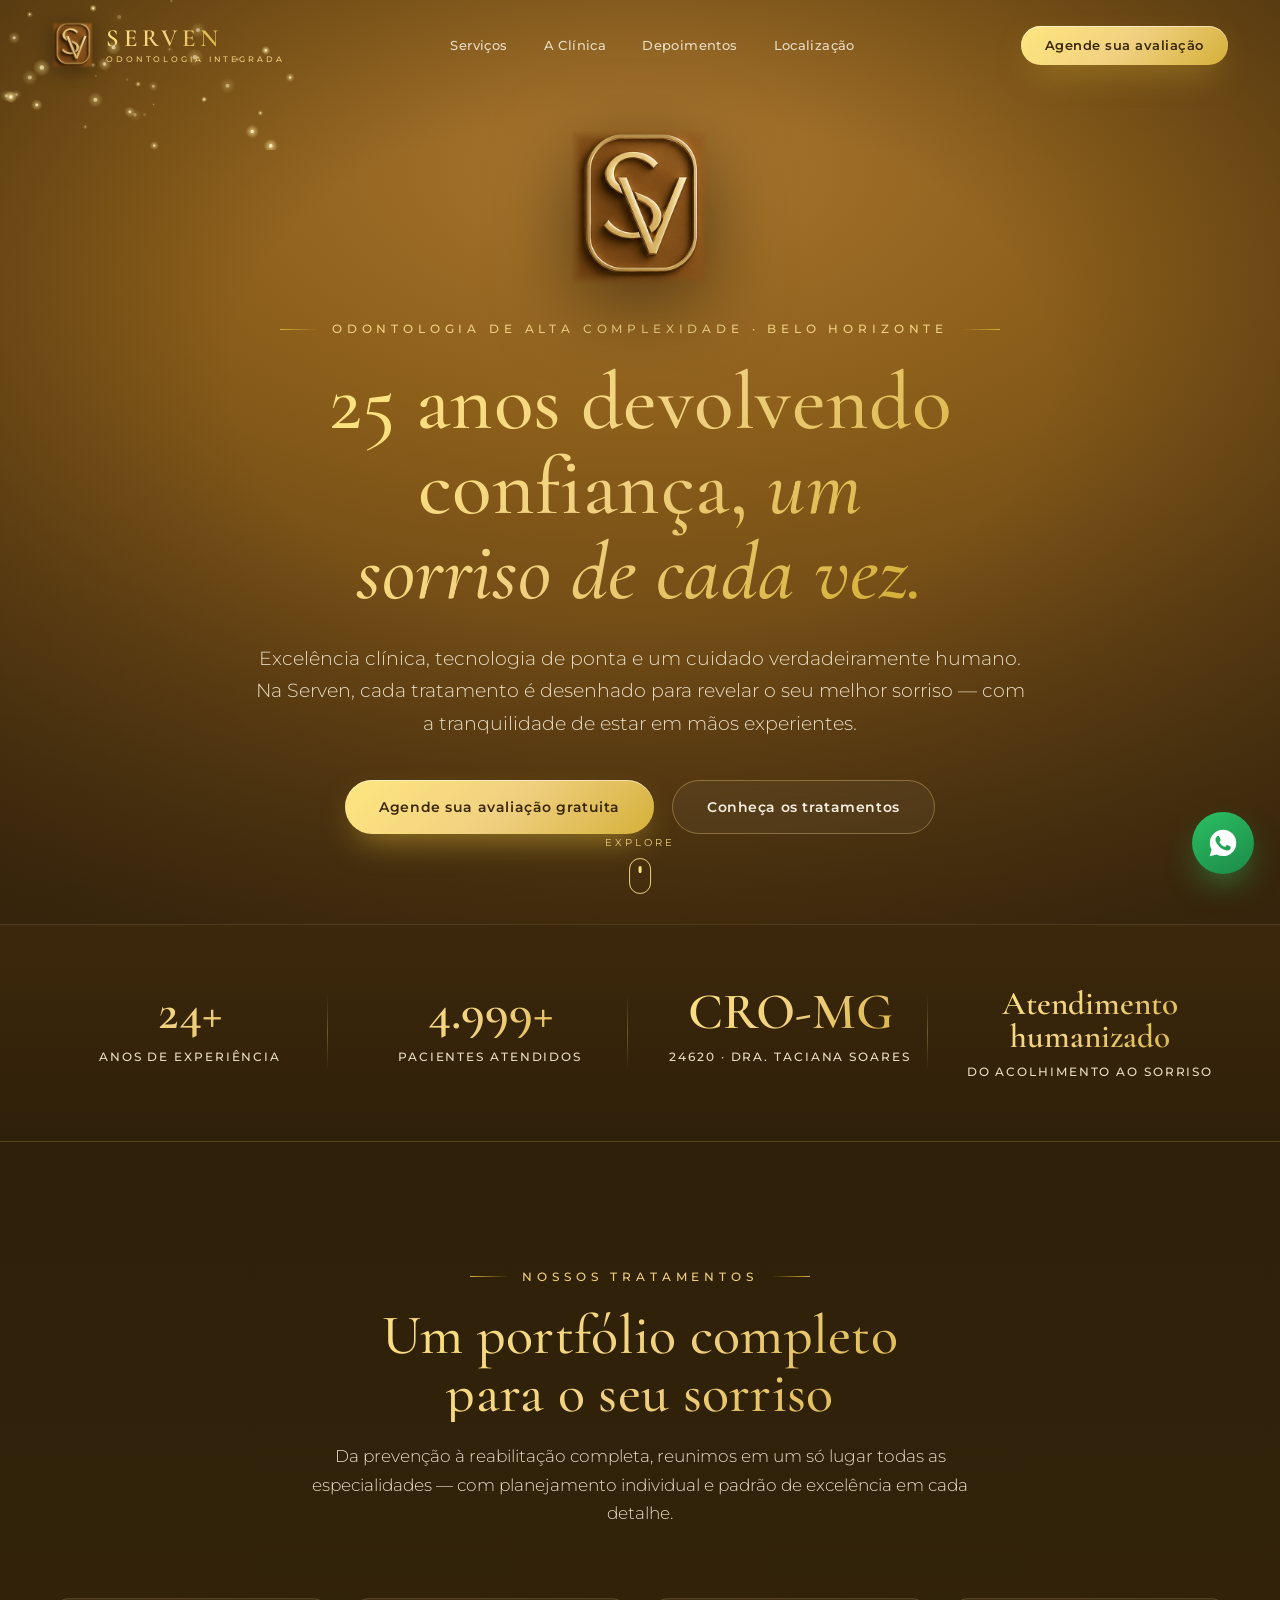
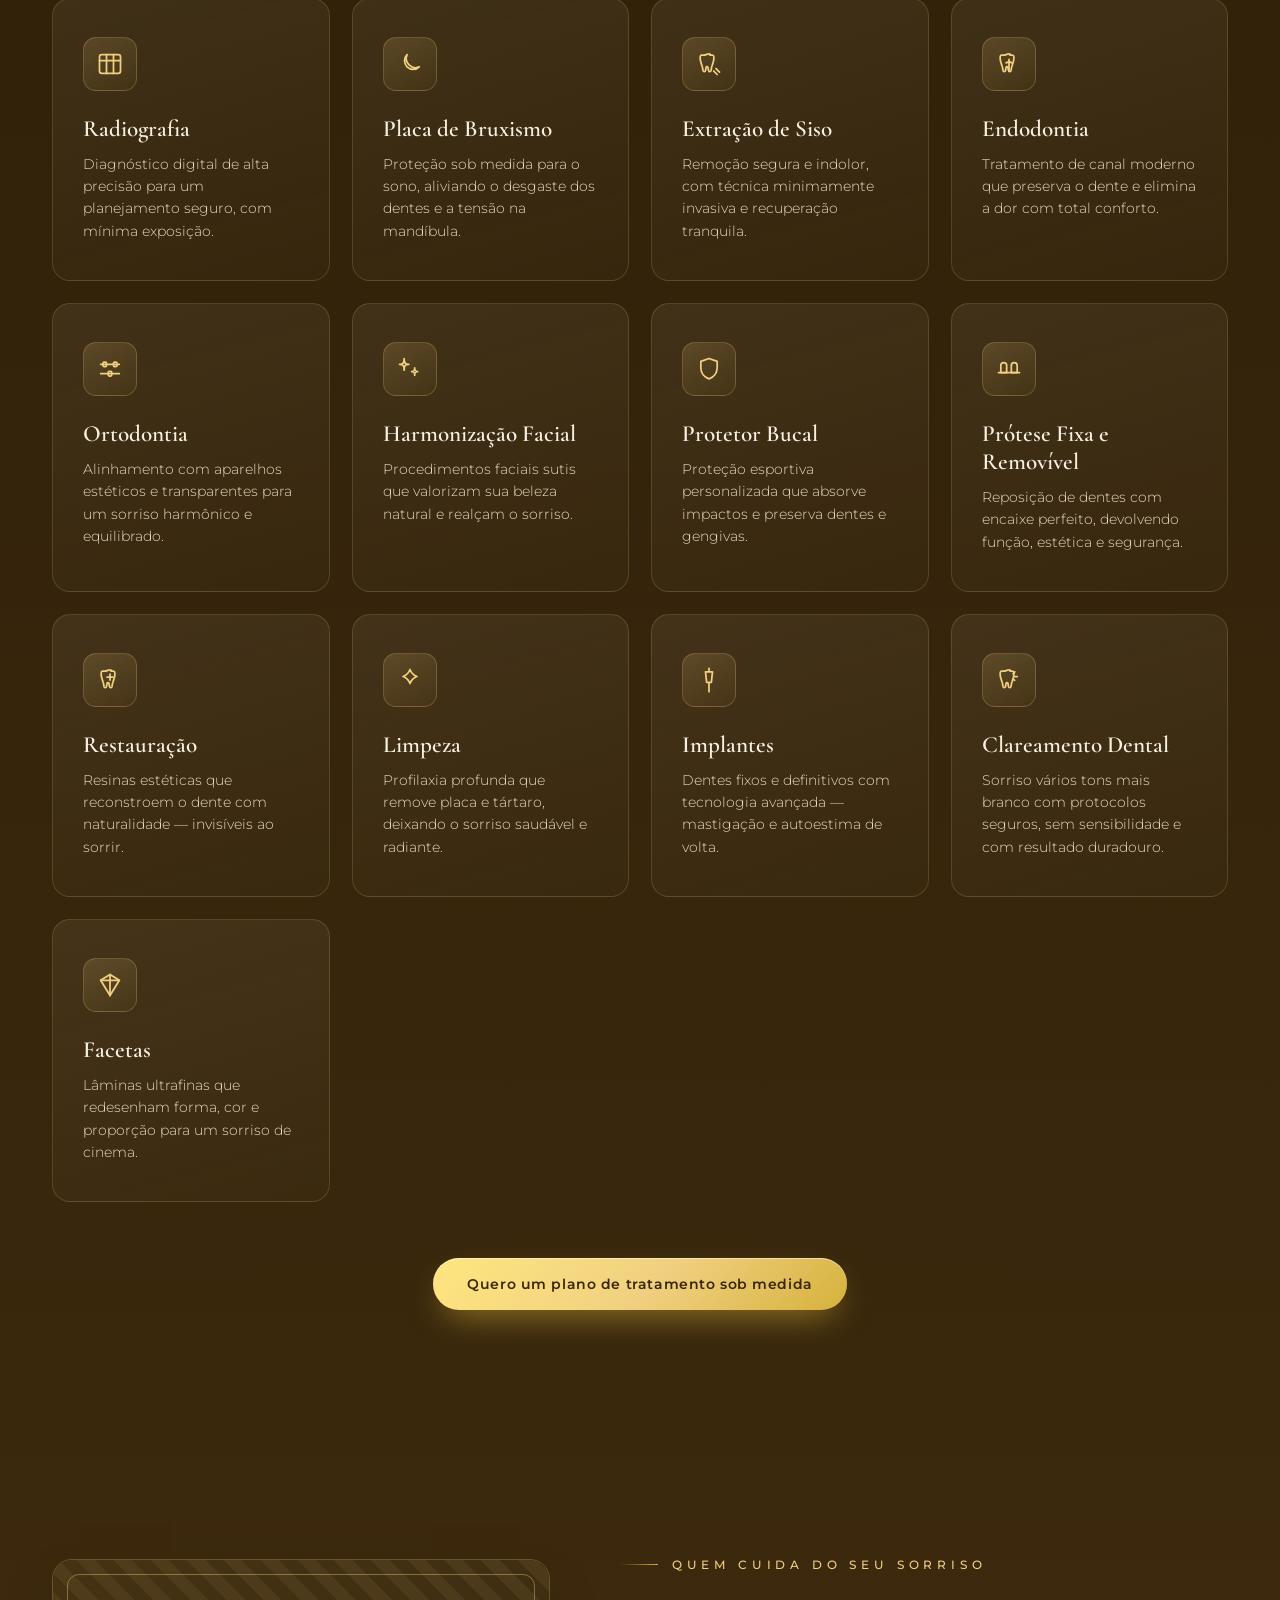
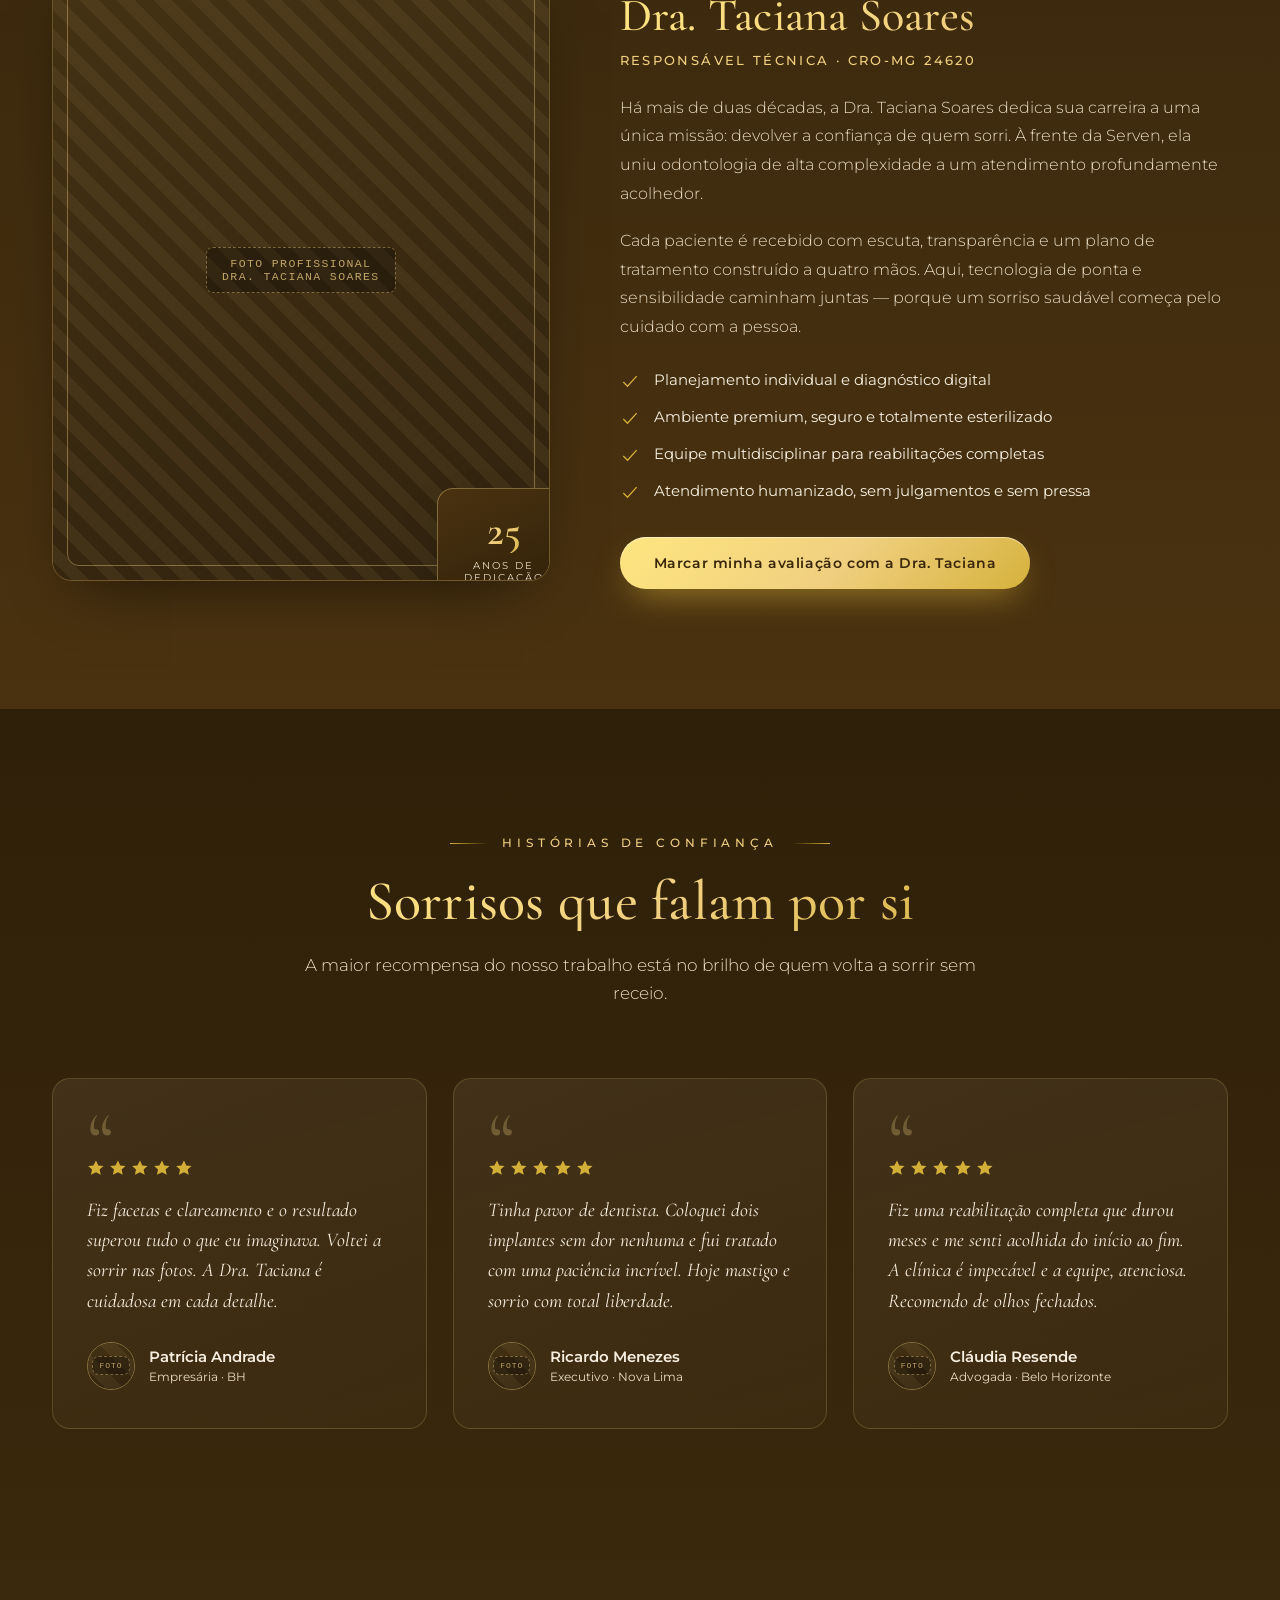
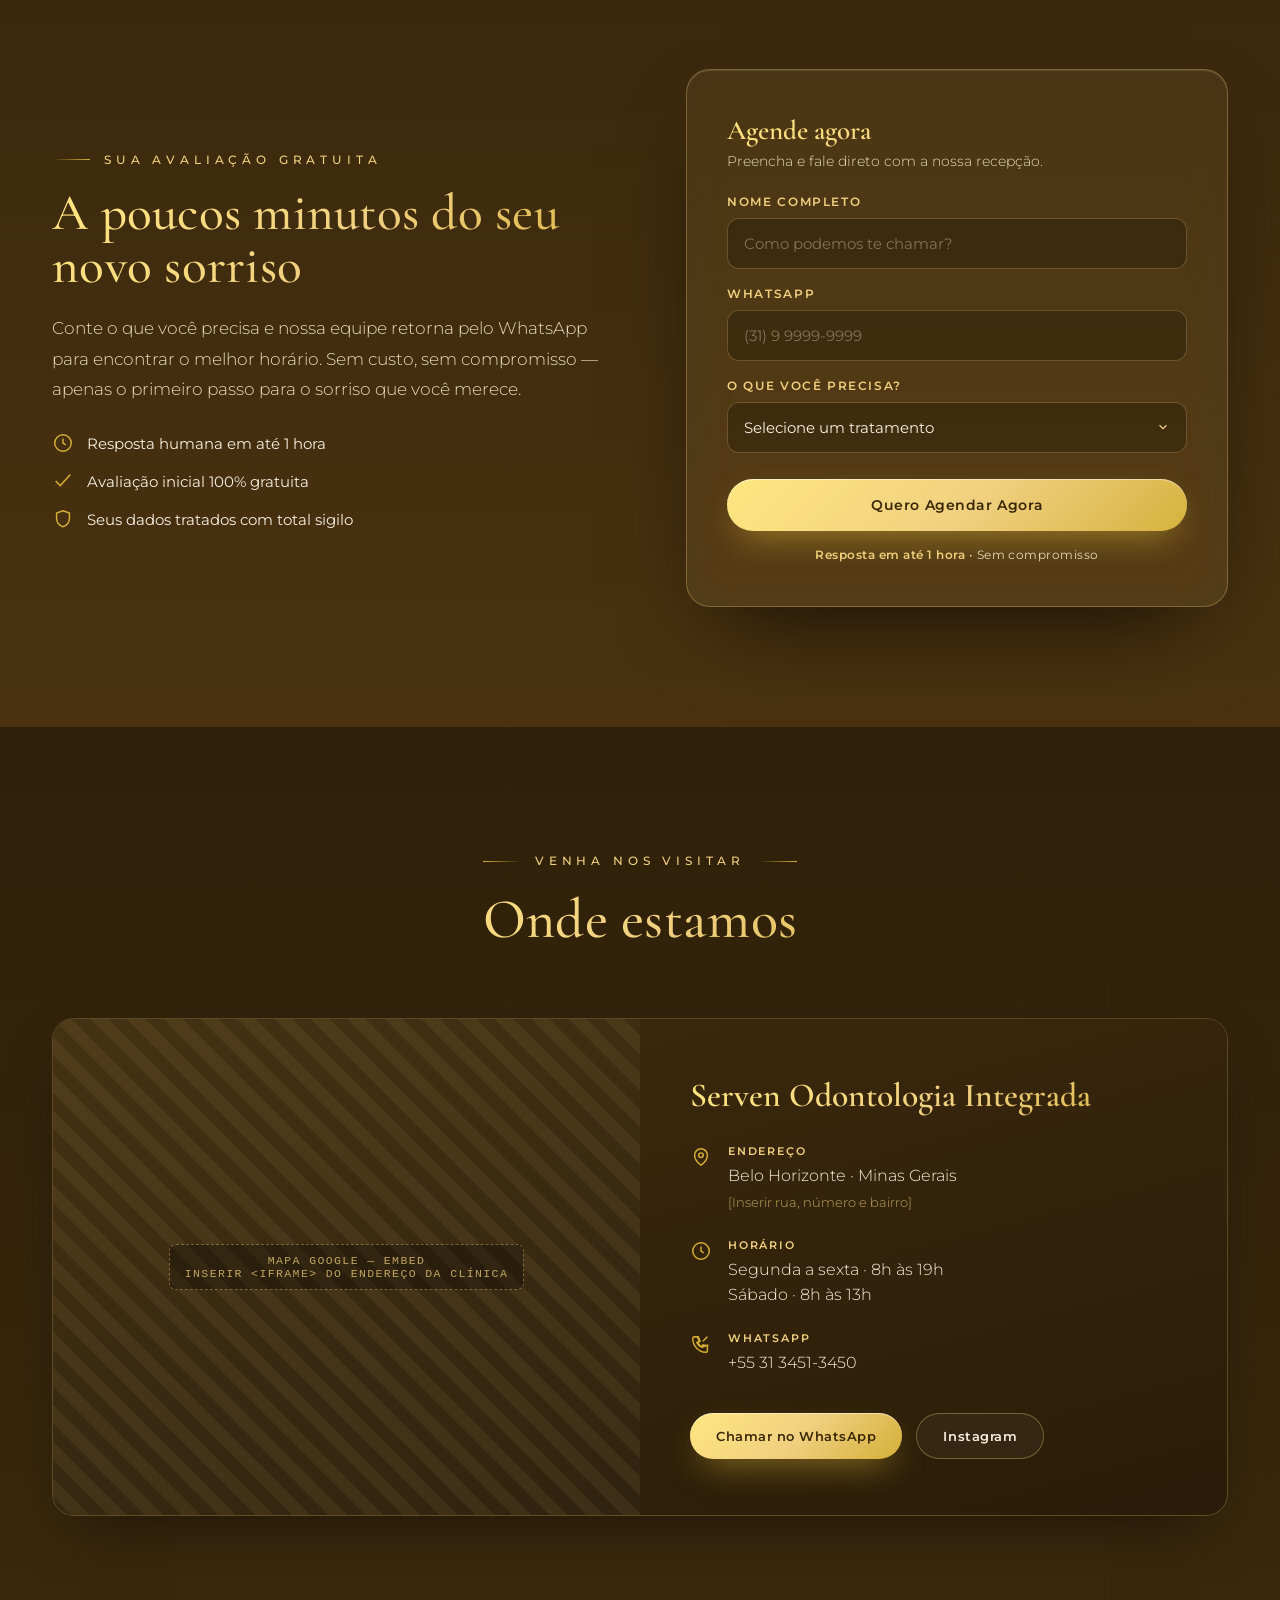
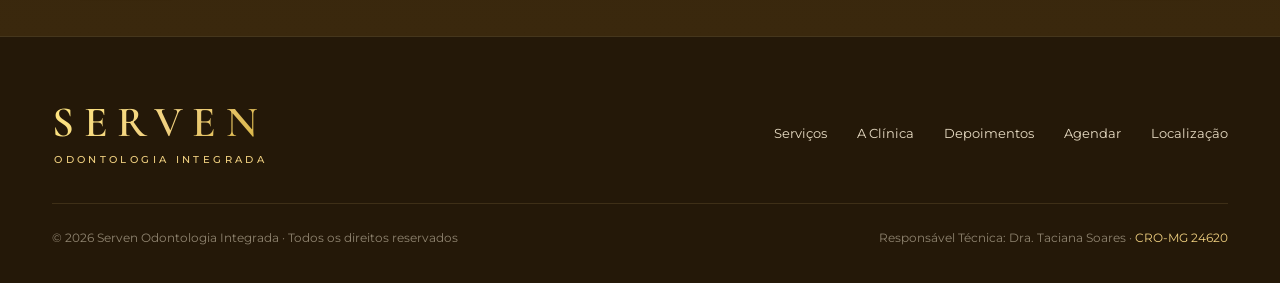
==== commit c1b7c86a: "Fix mobile hamburger menu: open nav links instead of scrolling to booking" ====
--- a/index.html
+++ b/index.html
@@ -45,7 +45,7 @@
       <a href="#localizacao">Localização</a>
     </nav>
     <a href="#agendar" class="btn btn-gold nav-cta">Agende sua avaliação</a>
-    <button class="nav-toggle" aria-label="Agendar"><span></span><span></span><span></span></button>
+    <button class="nav-toggle" aria-label="Abrir menu"><span></span><span></span><span></span></button>
   </div>
 </header>
 
--- a/styles.css
+++ b/styles.css
@@ -148,7 +148,7 @@
   box-shadow: 0 1px 0 rgba(240,208,128,0.14), 0 18px 40px -30px #000;
   padding: 13px 0;
 }
-.nav-inner { display: flex; align-items: center; justify-content: space-between; }
+.nav-inner { display: flex; align-items: center; justify-content: space-between; position: relative; }
 .nav-brand { display: flex; align-items: center; gap: 13px; text-decoration: none; }
 .nav-brand img { height: 46px; width: auto; transition: height .4s; filter: drop-shadow(0 4px 10px rgba(0,0,0,0.4)); }
 .nav.scrolled .nav-brand img { height: 40px; }
@@ -472,8 +472,28 @@
   .testi-grid { grid-template-columns: 1fr; max-width: 560px; margin: 0 auto; }
 }
 @media (max-width: 860px) {
-  .nav-links { display: none; }
+  .nav-links {
+    display: none;
+    position: absolute;
+    top: 100%;
+    left: 0;
+    right: 0;
+    flex-direction: column;
+    align-items: flex-start;
+    gap: 0;
+    background: rgba(28,18,6,0.97);
+    backdrop-filter: blur(16px);
+    padding: 16px 24px 24px;
+    border-top: 1px solid rgba(196,156,84,0.15);
+  }
+  .nav-links.nav-open { display: flex; }
+  .nav-links a { padding: 14px 0; border-bottom: 1px solid rgba(196,156,84,0.1); width: 100%; font-size: 0.95rem; }
+  .nav-links a:last-child { border-bottom: none; }
   .nav-toggle { display: flex; }
+  .nav-toggle.open span:nth-child(1) { transform: translateY(7px) rotate(45deg); }
+  .nav-toggle.open span:nth-child(2) { opacity: 0; }
+  .nav-toggle.open span:nth-child(3) { transform: translateY(-7px) rotate(-45deg); }
+  .nav-cta { display: none; }
   .trust-grid { grid-template-columns: repeat(2, 1fr); gap: 38px 20px; }
   .trust-item:nth-child(2)::after { display: none; }
   .about-grid, .booking-grid, .loc-grid { grid-template-columns: 1fr; }
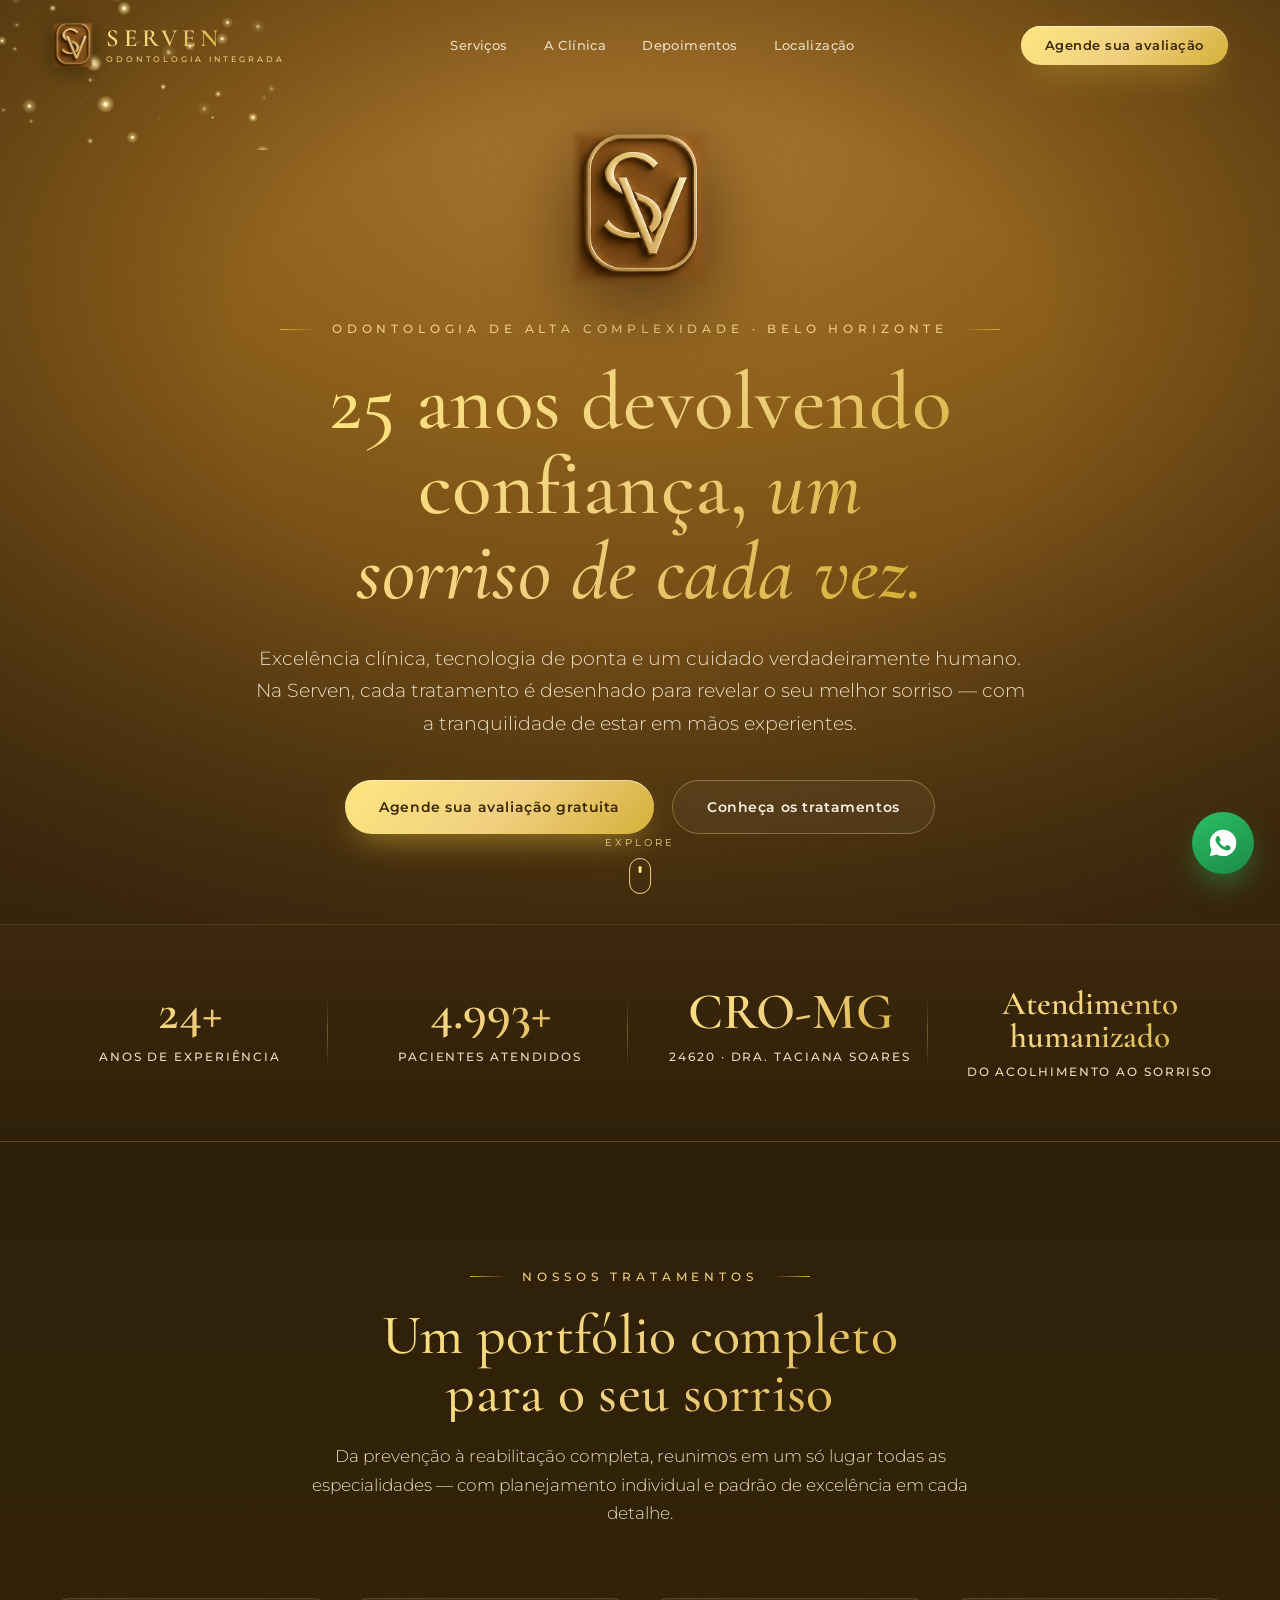
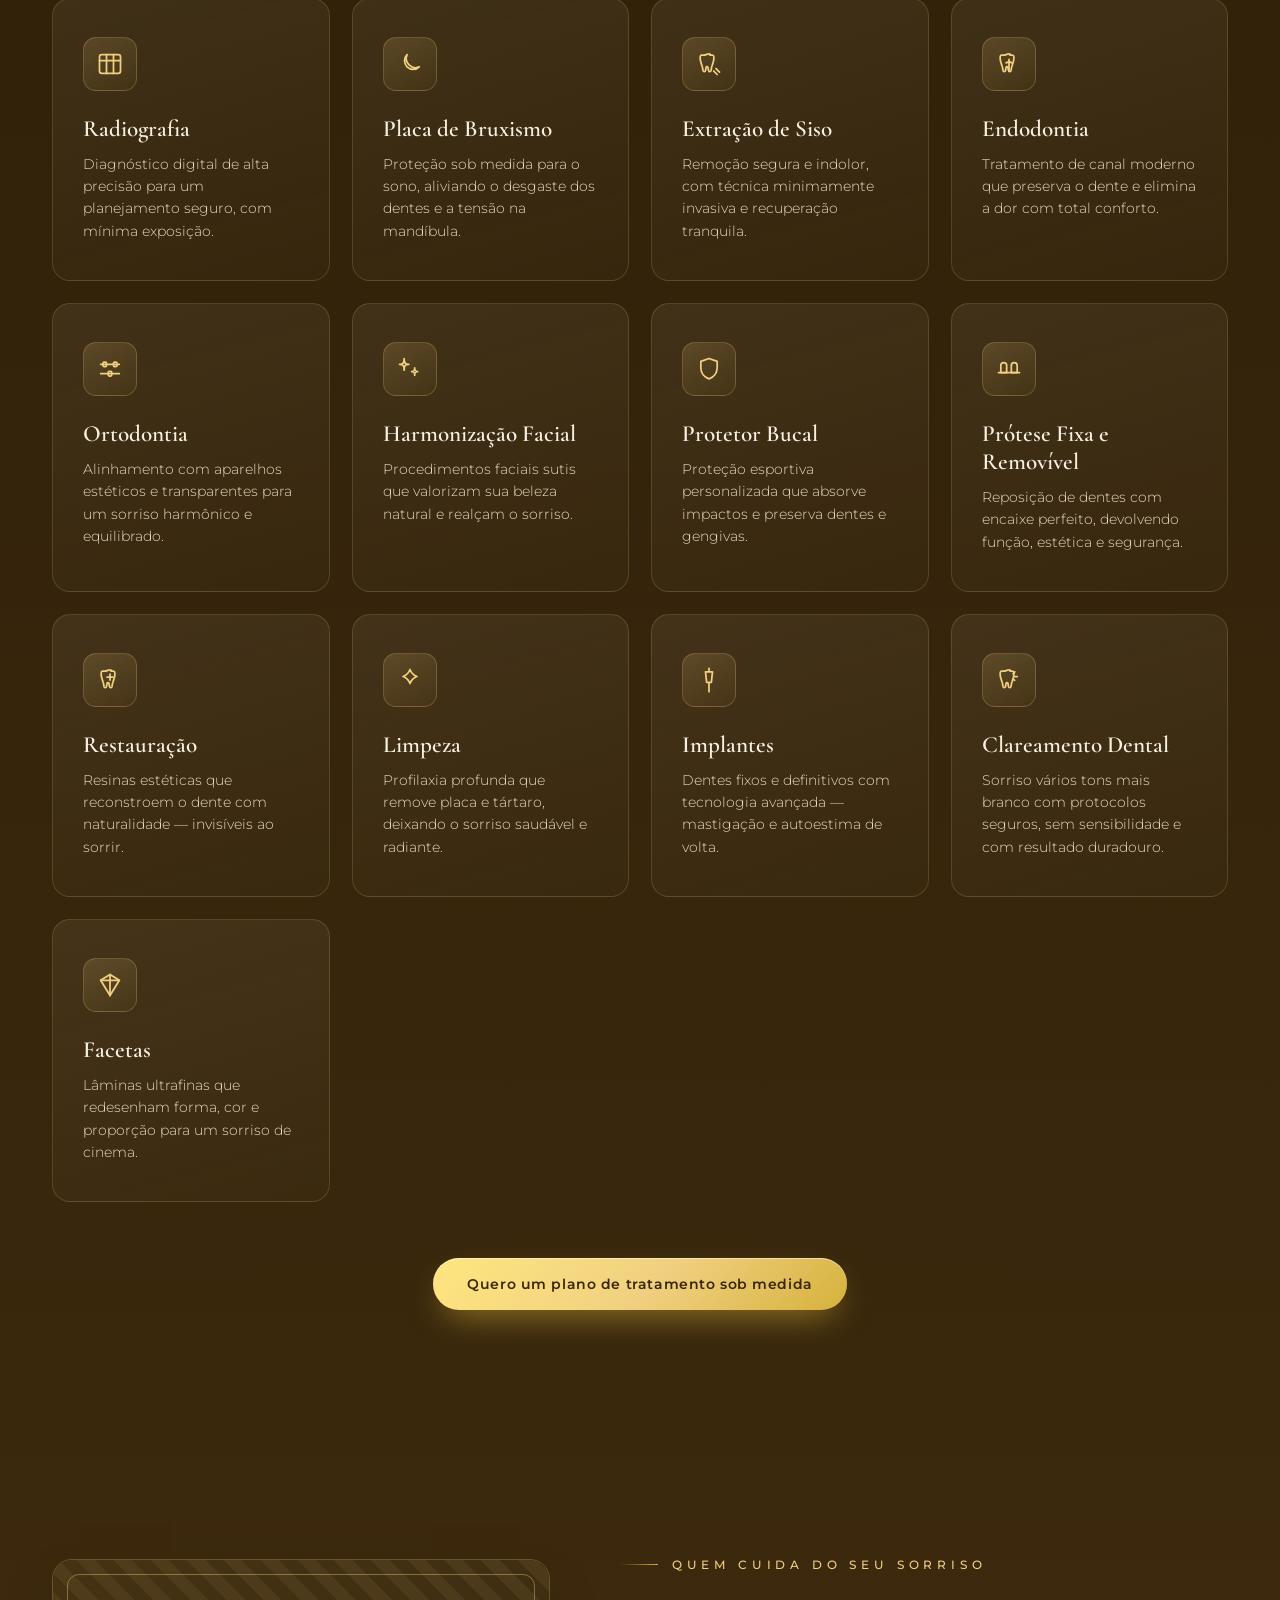
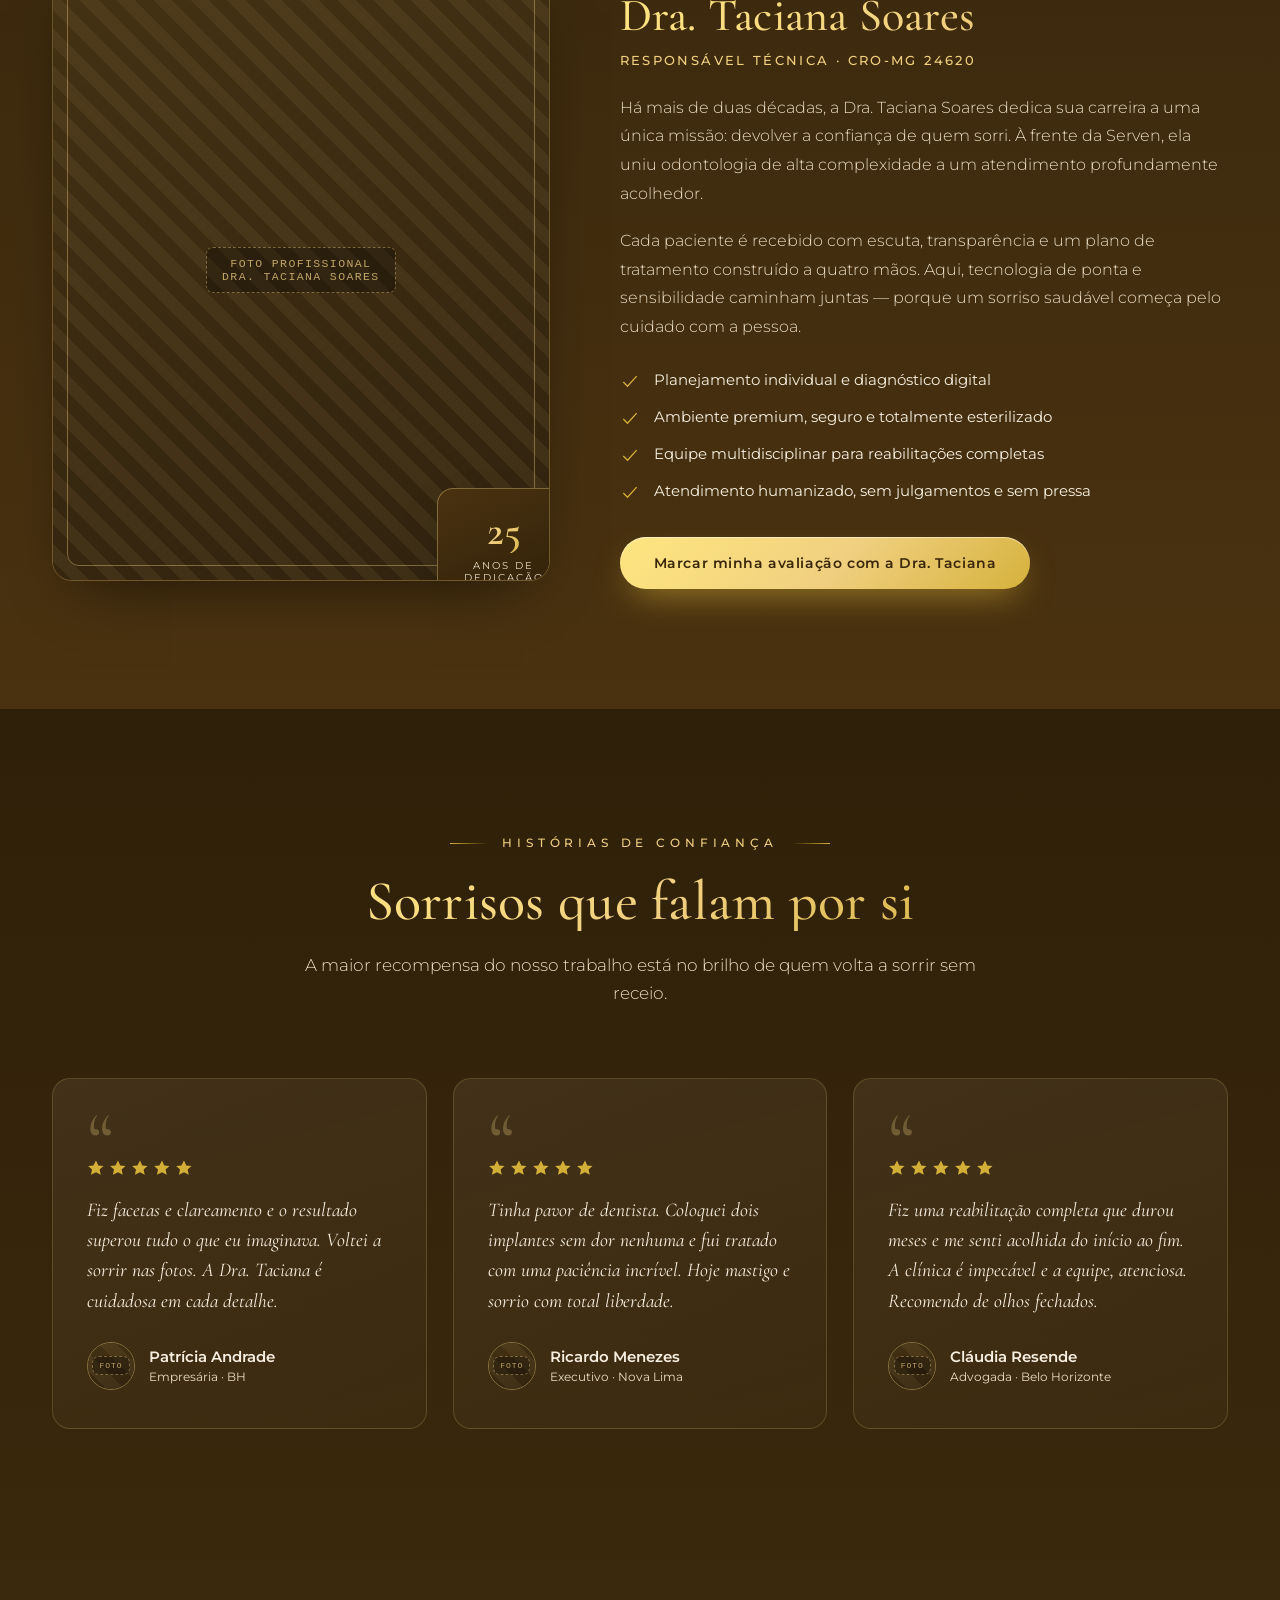
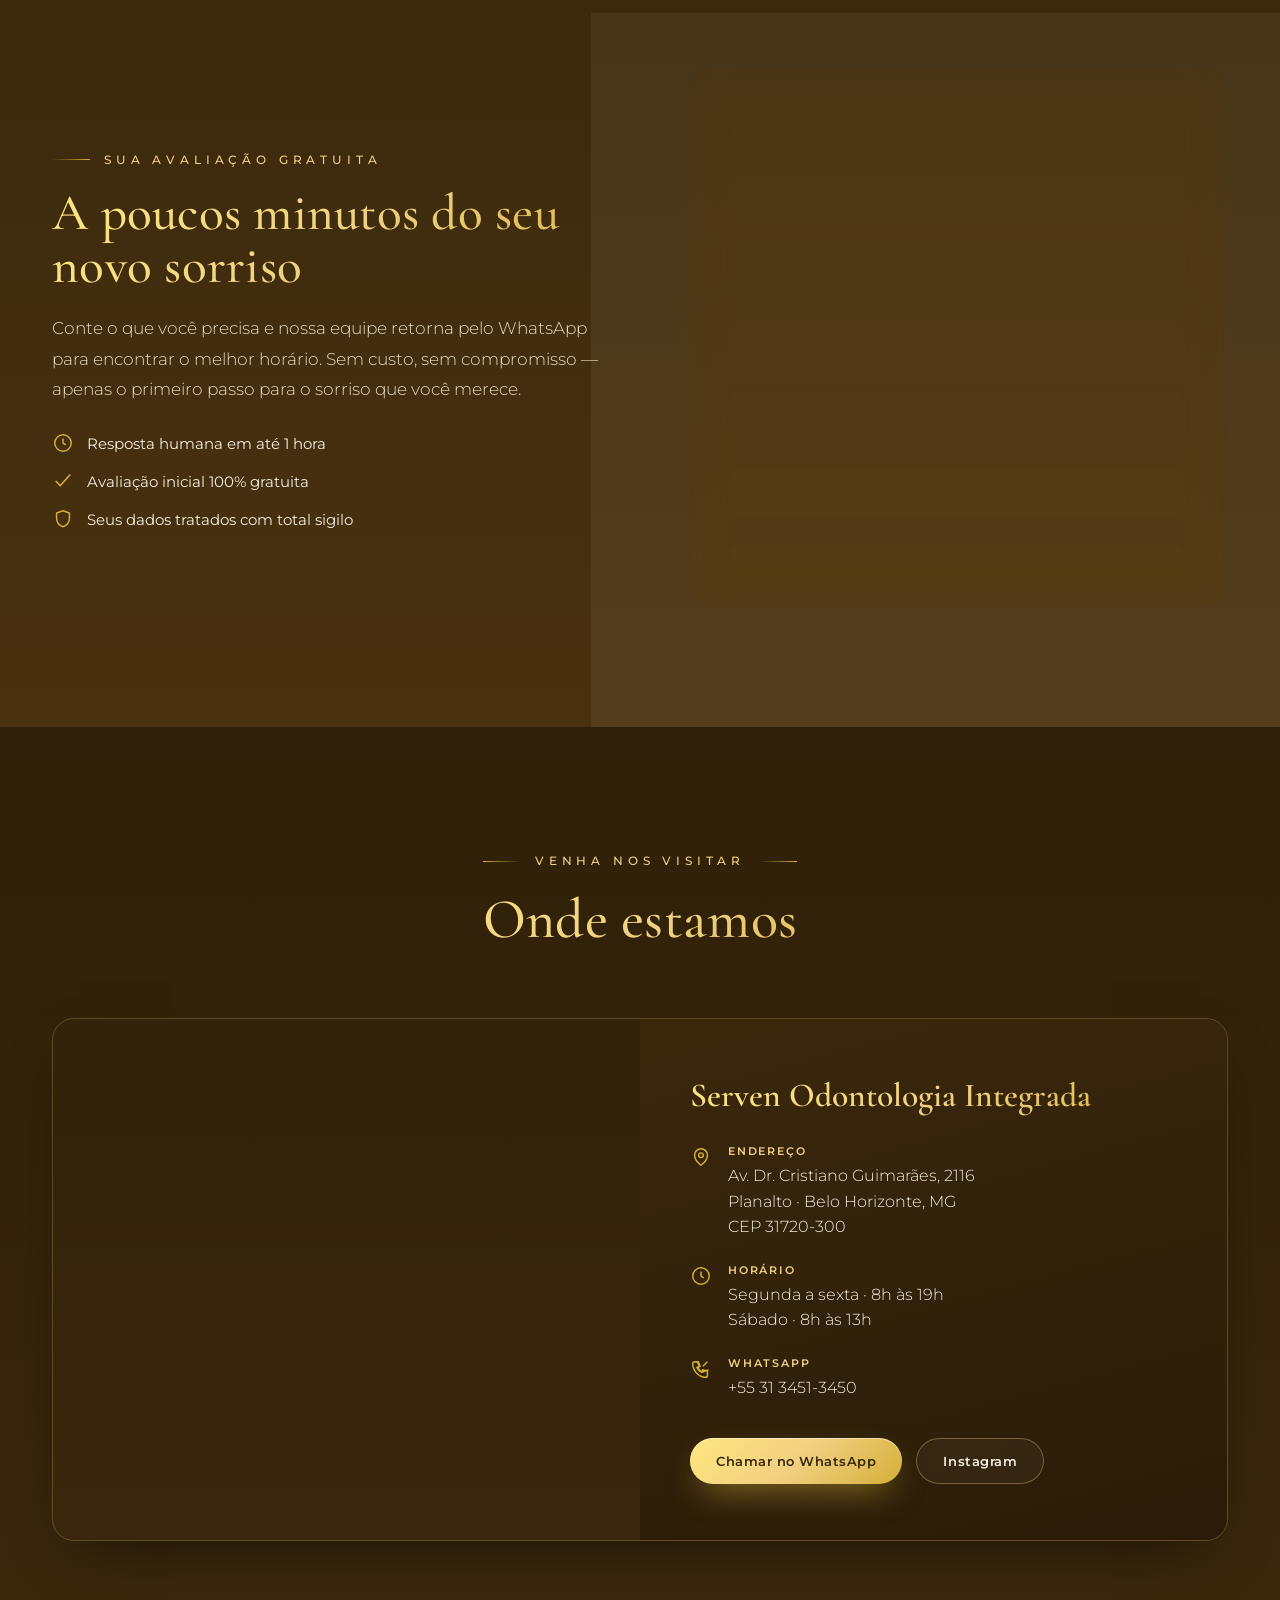
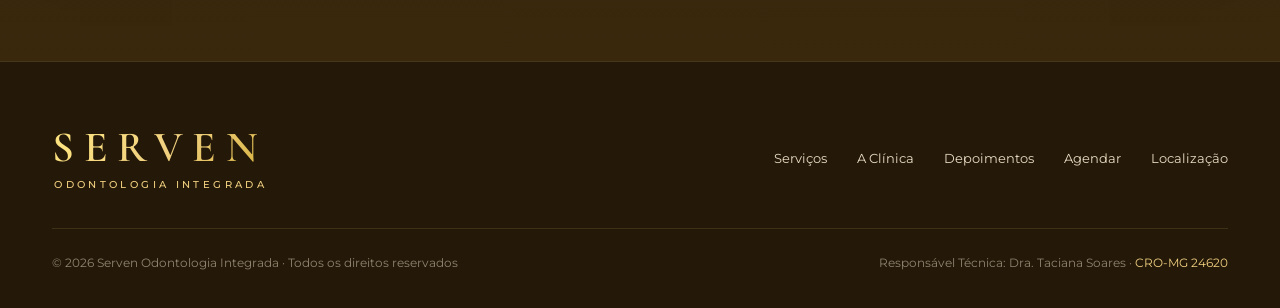
==== commit d74df237: "Add real address and Google Maps embed for Serven location" ====
--- a/index.html
+++ b/index.html
@@ -333,13 +333,18 @@
     </div>
     <div class="loc-grid reveal d1">
       <div class="loc-map">
-        <div class="ph"><span>MAPA GOOGLE — EMBED<br />Inserir &lt;iframe&gt; do endereço da clínica</span></div>
+        <iframe
+          src="https://www.google.com/maps/embed?pb=!1m18!1m12!1m3!1d3751.7!2d-43.9271!3d-19.8521!2m3!1f0!2f0!3f0!3m2!1i1024!2i768!4f13.1!3m3!1m2!1s0x0%3A0x0!2sAv.+Dr.+Cristiano+Guimar%C3%A3es%2C+2116+-+Planalto%2C+Belo+Horizonte+-+MG%2C+31720-300!5e0!3m2!1spt-BR!2sbr!4v1"
+          width="100%" height="100%" style="border:0;" allowfullscreen="" loading="lazy"
+          referrerpolicy="no-referrer-when-downgrade"
+          title="Localização Serven Odontologia — Av. Dr. Cristiano Guimarães, 2116, Planalto, Belo Horizonte">
+        </iframe>
       </div>
       <div class="loc-info">
         <h3 class="gold-text">Serven Odontologia Integrada</h3>
         <div class="loc-row">
           <svg viewBox="0 0 24 24"><path d="M12 21s-7-5.5-7-11a7 7 0 0 1 14 0c0 5.5-7 11-7 11Z"/><circle cx="12" cy="10" r="2.5"/></svg>
-          <div><div class="lr-t">Endereço</div><div class="lr-v">Belo Horizonte · Minas Gerais<br /><span style="color:rgba(240,208,128,0.75);font-size:0.82rem;">[Inserir rua, número e bairro]</span></div></div>
+          <div><div class="lr-t">Endereço</div><div class="lr-v">Av. Dr. Cristiano Guimarães, 2116<br />Planalto · Belo Horizonte, MG<br />CEP 31720-300</div></div>
         </div>
         <div class="loc-row">
           <svg viewBox="0 0 24 24"><circle cx="12" cy="12" r="9"/><path d="M12 7v5l3 2"/></svg>
--- a/styles.css
+++ b/styles.css
@@ -408,6 +408,7 @@
    ============================================================ */
 .loc-grid { display: grid; grid-template-columns: 1fr 1fr; gap: 0; border-radius: 22px; overflow: hidden; border: 1px solid rgba(240,208,128,0.22); box-shadow: var(--shadow-card); }
 .loc-map { min-height: 460px; position: relative; }
+.loc-map iframe { position: absolute; inset: 0; width: 100%; height: 100%; }
 .loc-info { background: linear-gradient(165deg, #3a280d, #2a1c08); padding: 56px 50px; display: flex; flex-direction: column; justify-content: center; }
 .loc-info h3 { font-family: var(--ff-display); font-size: 2.1rem; font-weight: 600; margin-bottom: 28px; }
 .loc-row { display: flex; gap: 16px; align-items: flex-start; margin-bottom: 24px; }
@@ -497,8 +498,10 @@
   .trust-grid { grid-template-columns: repeat(2, 1fr); gap: 38px 20px; }
   .trust-item:nth-child(2)::after { display: none; }
   .about-grid, .booking-grid, .loc-grid { grid-template-columns: 1fr; }
-  .about-photo { max-width: 420px; margin: 0 auto; }
-  .about-badge { right: 10px; }
+  .about-photo { max-width: 400px; margin: 0 auto; aspect-ratio: 3/4; }
+  .about-badge { right: 16px; bottom: 16px; padding: 16px 18px; }
+  .about-badge .n { font-size: 2rem; }
+  .about-badge .t { font-size: 0.58rem; }
   .loc-map { min-height: 320px; }
   .section { padding: 84px 0; }
   .footer-top { flex-direction: column; text-align: center; }
@@ -509,4 +512,7 @@
   .trust-item::after { display: none !important; }
   .form-card, .loc-info { padding: 32px 24px; }
   .hero-cta-row .btn { width: 100%; }
-}
+  .about-photo { max-width: 100%; aspect-ratio: 3/4; }
+  .about-badge { right: 12px; bottom: 12px; padding: 12px 14px; }
+  .about-badge .n { font-size: 1.7rem; }
+}
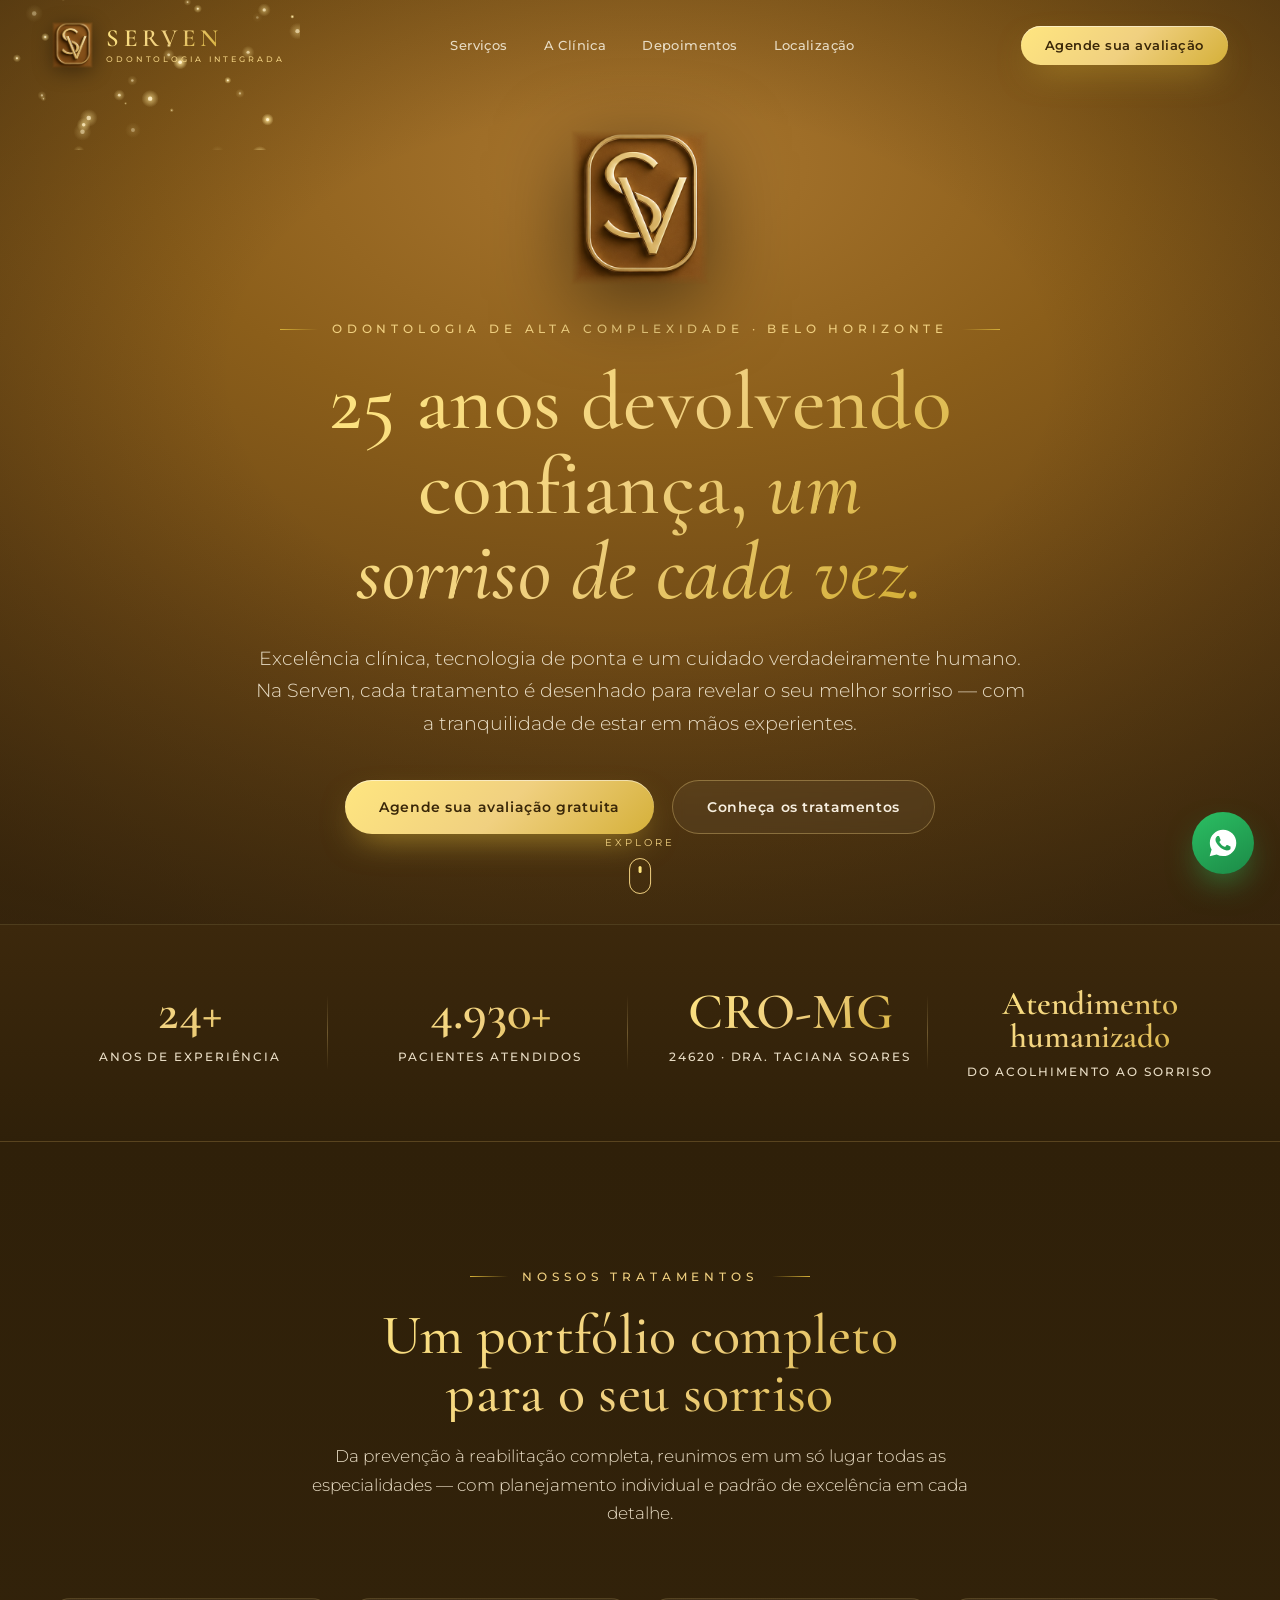
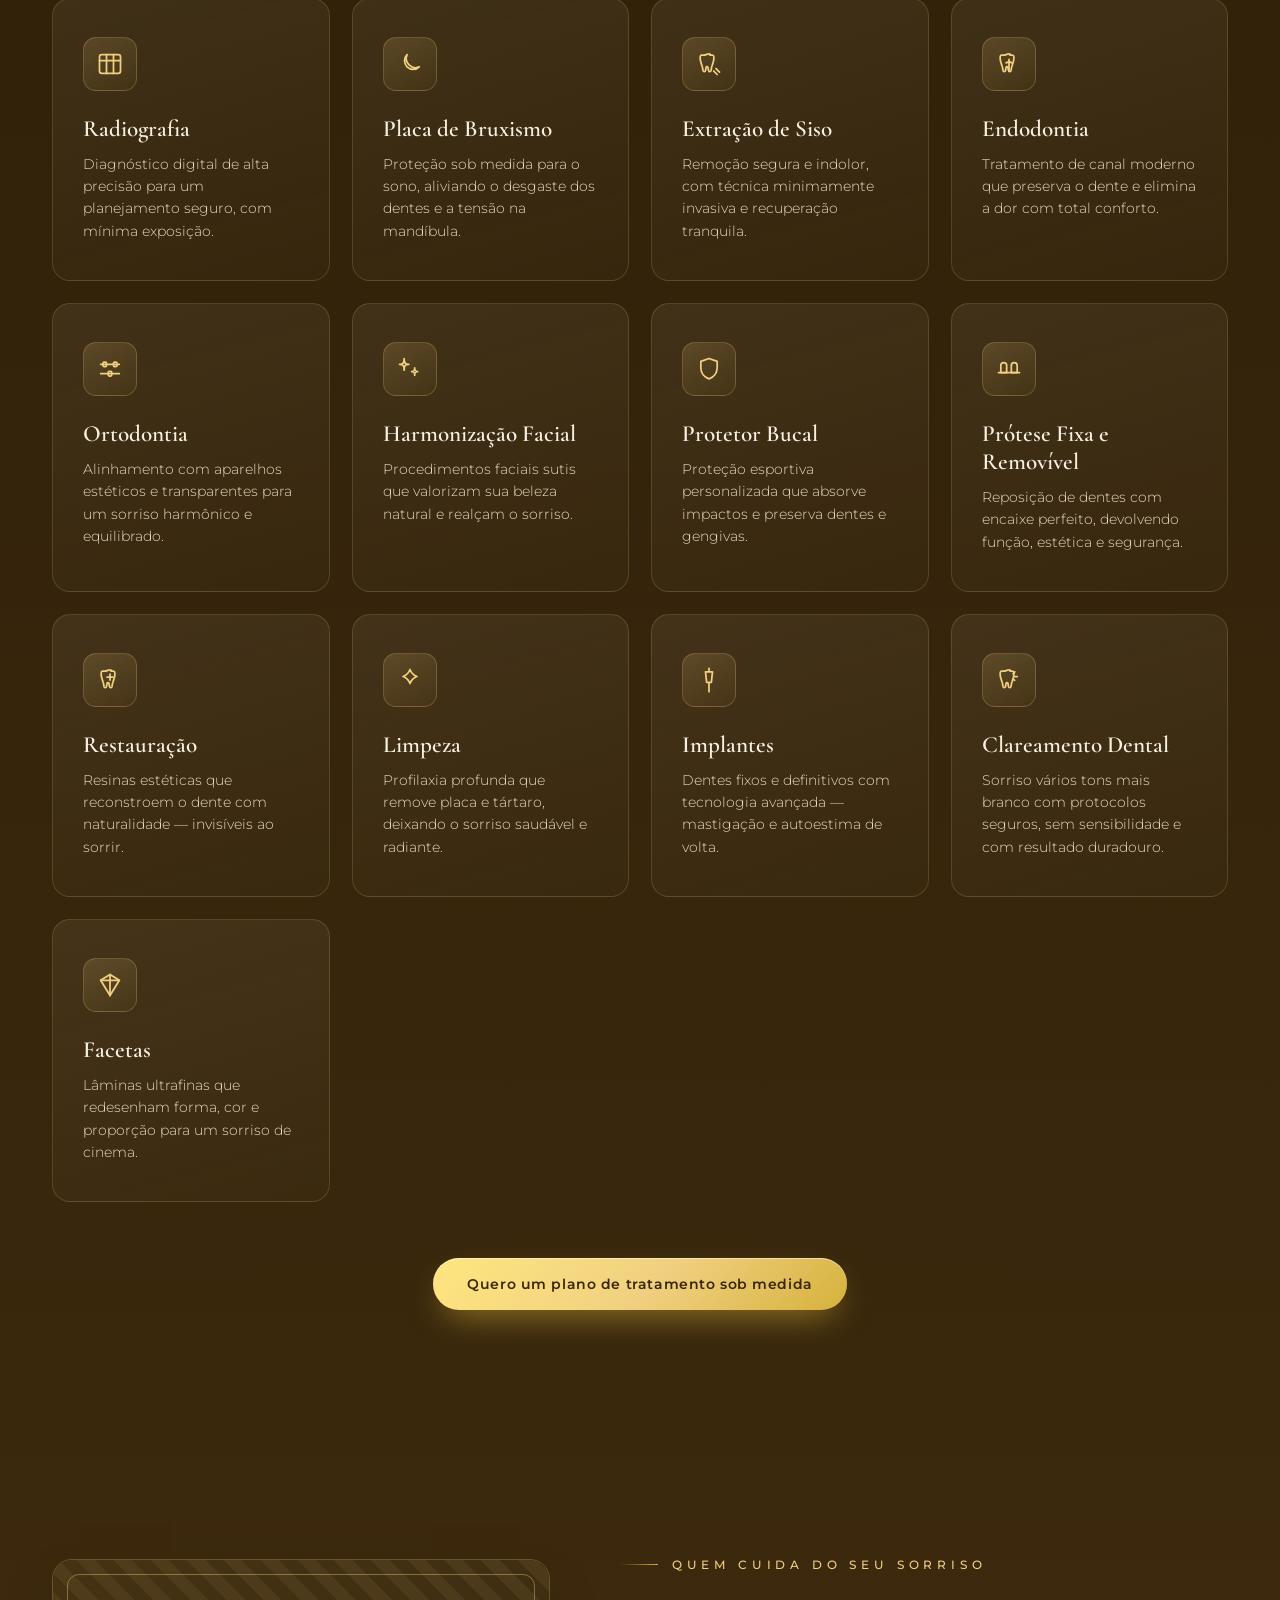
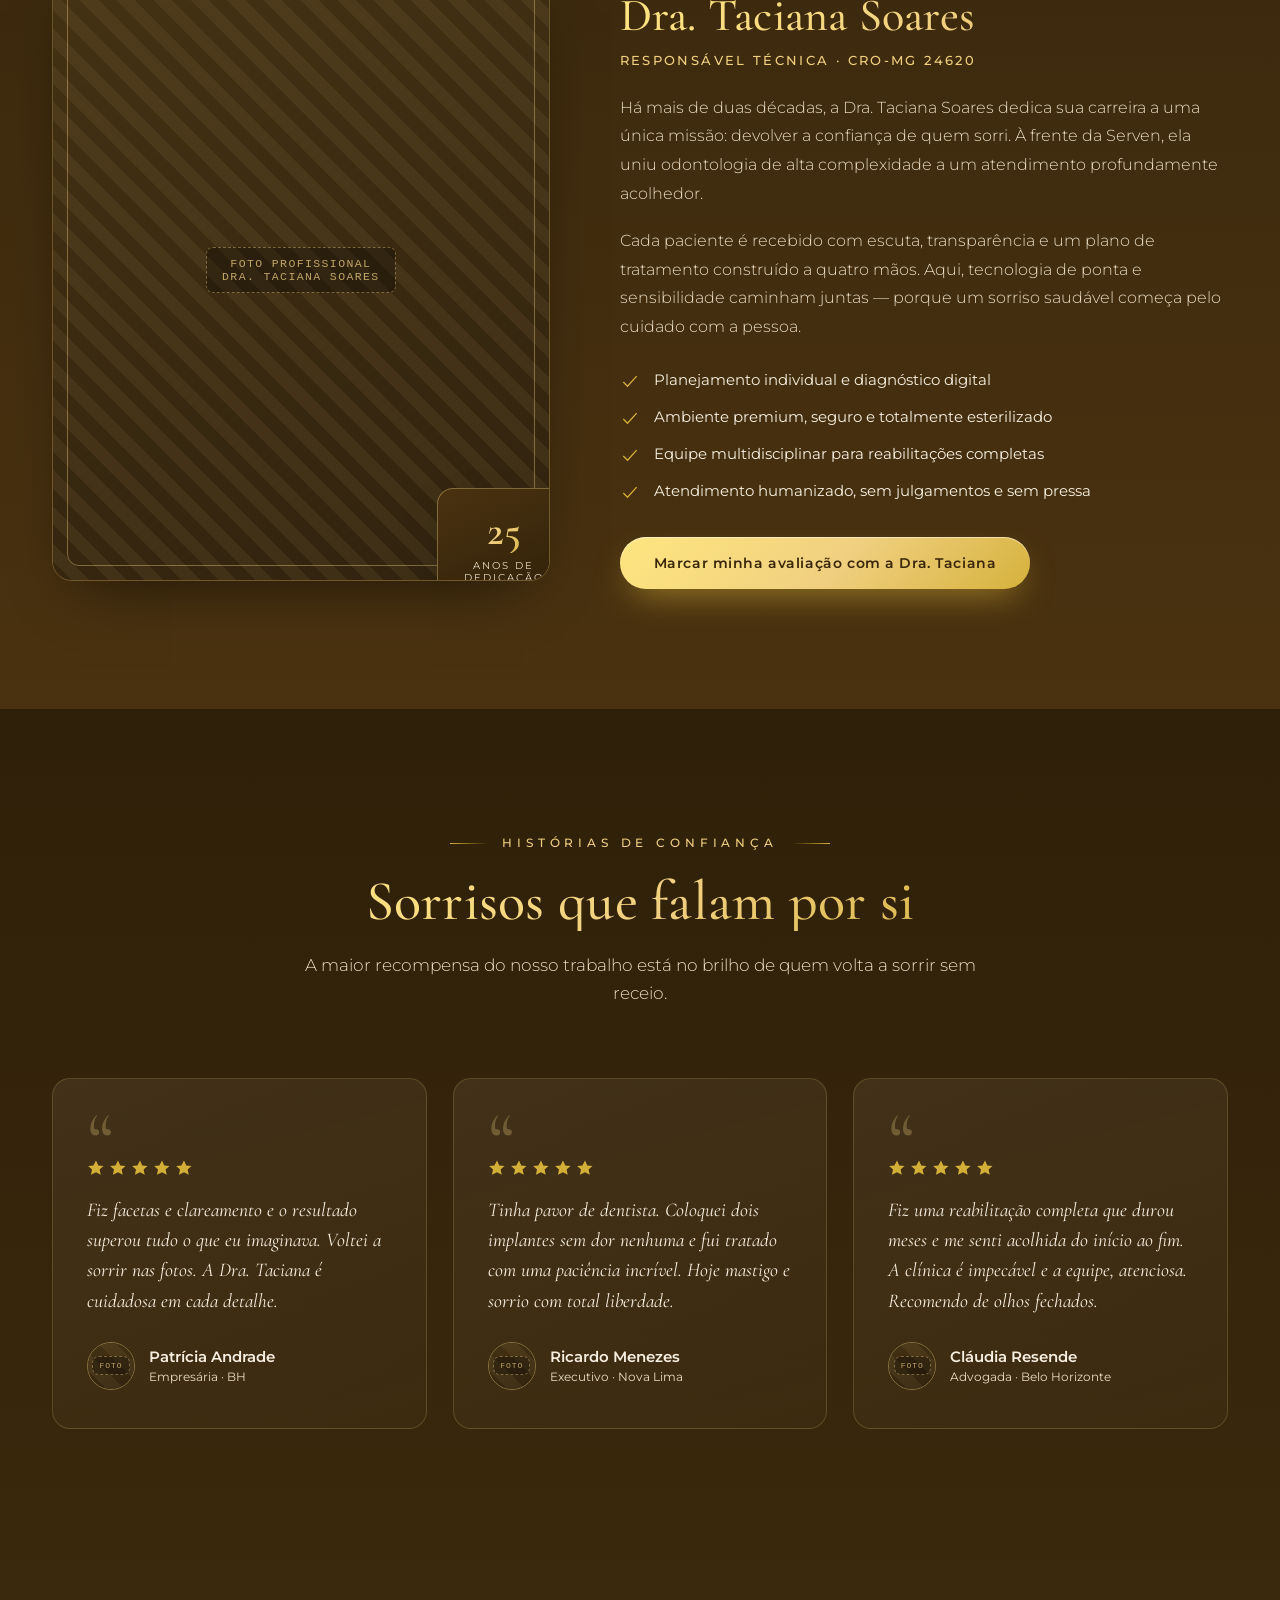
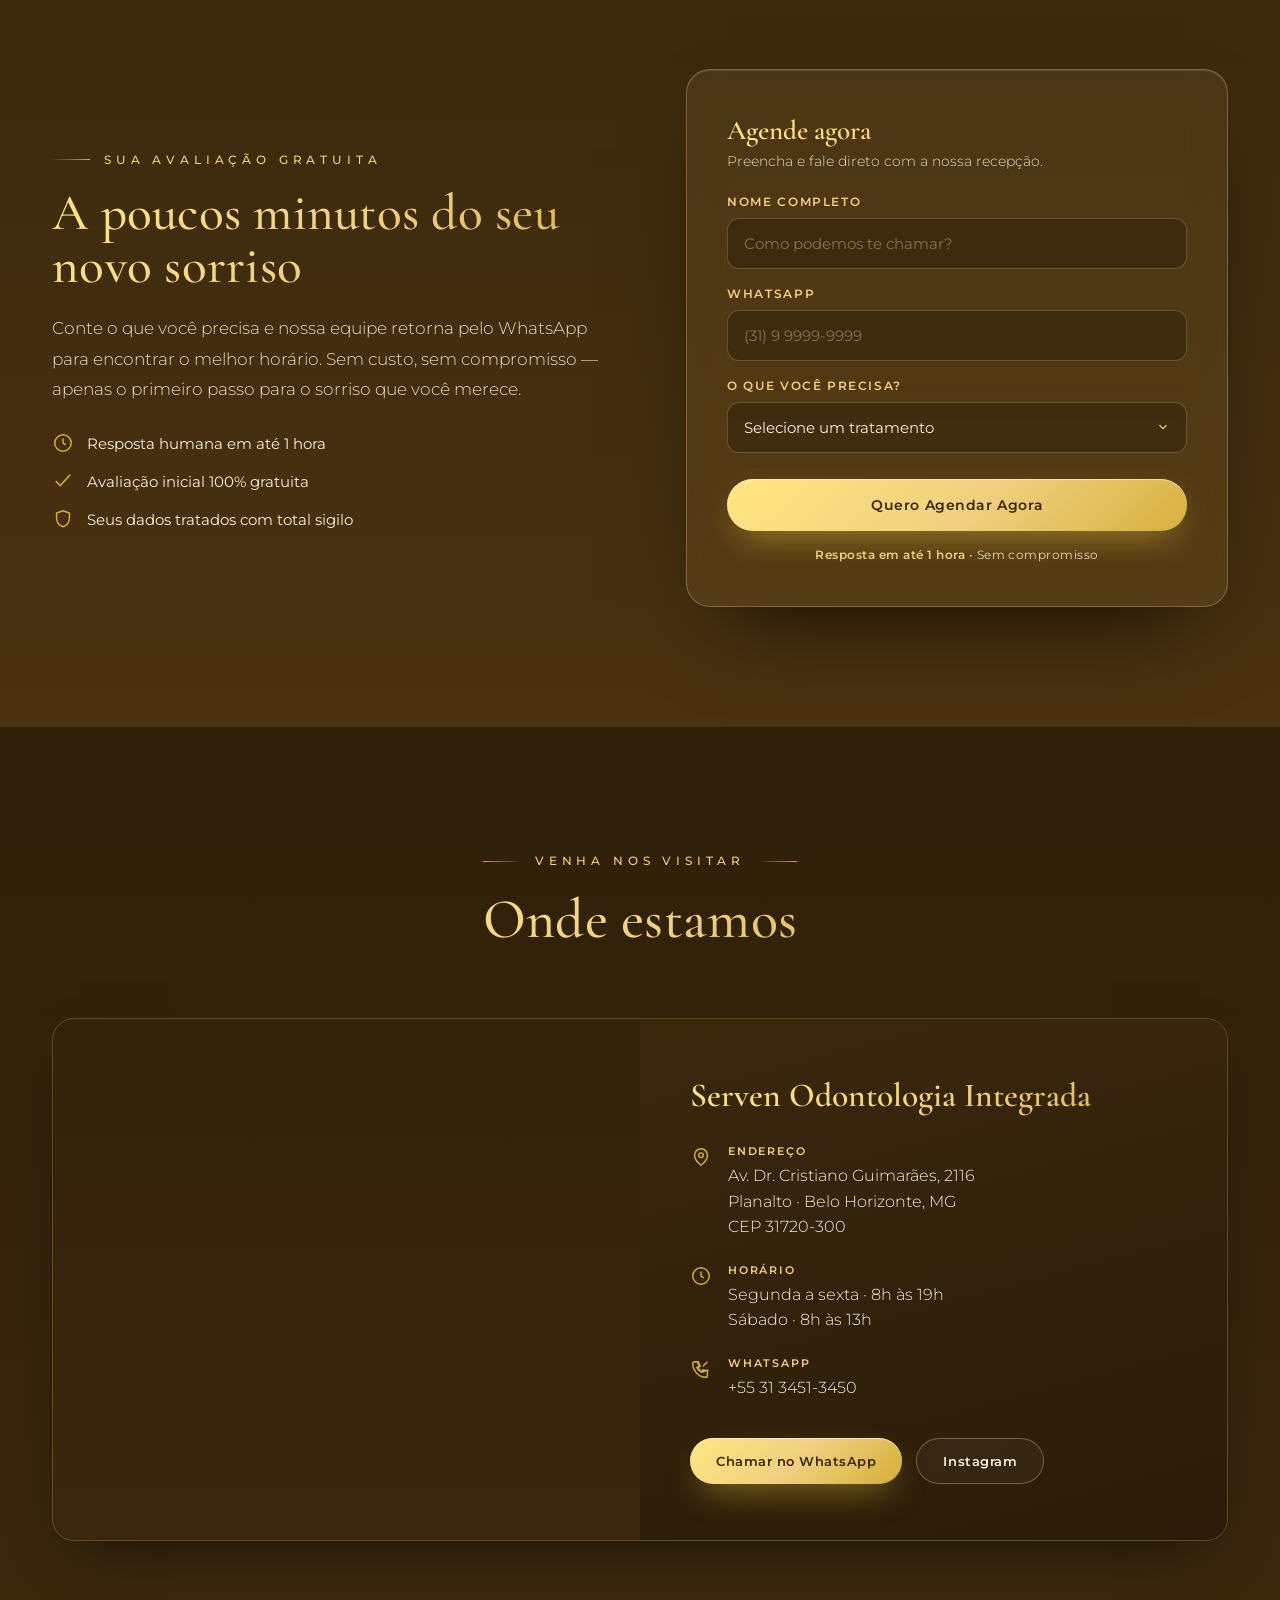
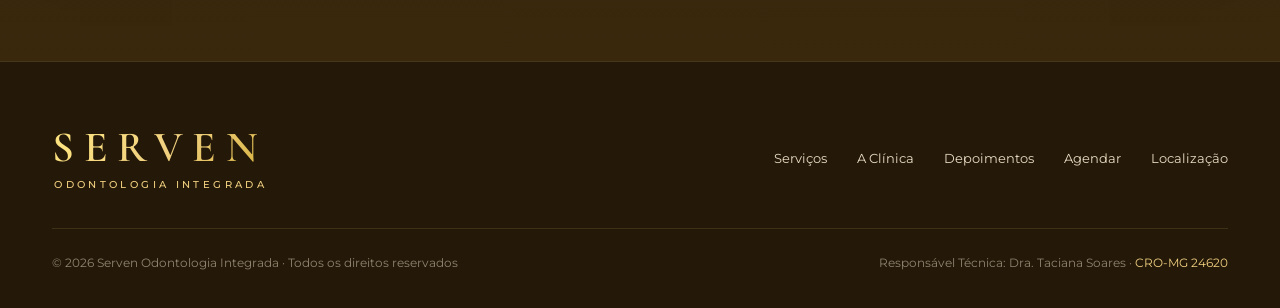
==== commit f9d3c18a: "Add premium testimonials carousel for mobile with swipe and dot navigation" ====
--- a/index.html
+++ b/index.html
@@ -221,7 +221,8 @@
       <h2 class="display gold-text">Sorrisos que falam por si</h2>
       <p>A maior recompensa do nosso trabalho está no brilho de quem volta a sorrir sem receio.</p>
     </div>
-    <div class="testi-grid">
+    <div class="testi-carousel-wrap">
+    <div class="testi-grid" id="testi-track">
 
       <article class="testi reveal">
         <div class="quote-mark">&ldquo;</div>
@@ -271,6 +272,12 @@
         </div>
       </article>
 
+    </div>
+    <div class="testi-dots" id="testi-dots" aria-label="Navegar depoimentos">
+      <button class="testi-dot" data-idx="0" aria-label="Depoimento 1"></button>
+      <button class="testi-dot" data-idx="1" aria-label="Depoimento 2"></button>
+      <button class="testi-dot" data-idx="2" aria-label="Depoimento 3"></button>
+    </div>
     </div>
   </div>
 </section>
--- a/styles.css
+++ b/styles.css
@@ -348,6 +348,7 @@
 .testi .avatar { width: 48px; height: 48px; border-radius: 50%; overflow: hidden; border: 1px solid rgba(240,208,128,0.4); flex-shrink: 0; }
 .testi .who .name { font-weight: 600; font-size: 0.92rem; }
 .testi .who .role { font-size: 0.76rem; color: var(--cream-dim); margin-top: 3px; }
+.testi-dots { display: none; }
 
 /* ============================================================
    BOOKING
@@ -505,6 +506,61 @@
   .loc-map { min-height: 320px; }
   .section { padding: 84px 0; }
   .footer-top { flex-direction: column; text-align: center; }
+
+  /* — testimonials carousel — */
+  .testi-grid.carousel-ready {
+    display: grid;
+    grid-template-columns: 1fr;
+    max-width: none;
+    margin: 0;
+    gap: 0;
+  }
+  .testi-grid.carousel-ready .testi {
+    grid-area: 1 / 1;
+    opacity: 0;
+    transform: translateY(28px) scale(0.95);
+    transition:
+      opacity 0.75s cubic-bezier(0.25, 0.46, 0.45, 0.94),
+      transform 0.75s cubic-bezier(0.25, 0.46, 0.45, 0.94);
+    pointer-events: none;
+    z-index: 0;
+  }
+  .testi-grid.carousel-ready .testi.testi-active {
+    opacity: 1;
+    transform: translateY(0) scale(1);
+    pointer-events: auto;
+    z-index: 1;
+  }
+  .testi-grid.carousel-ready .testi.testi-exit {
+    opacity: 0;
+    transform: translateY(-20px) scale(1.02);
+    transition-duration: 0.5s;
+    z-index: 2;
+  }
+  .testi-dots {
+    display: flex;
+    justify-content: center;
+    align-items: center;
+    gap: 10px;
+    margin-top: 28px;
+  }
+  .testi-dot {
+    width: 8px;
+    height: 8px;
+    border-radius: 50%;
+    border: none;
+    background: rgba(240, 208, 128, 0.22);
+    cursor: pointer;
+    transition: width 0.4s cubic-bezier(0.25, 0.46, 0.45, 0.94),
+                background 0.4s ease,
+                border-radius 0.4s ease;
+    padding: 0;
+  }
+  .testi-dot.active {
+    background: var(--gold);
+    width: 28px;
+    border-radius: 4px;
+  }
 }
 @media (max-width: 520px) {
   .wrap { padding: 0 20px; }
